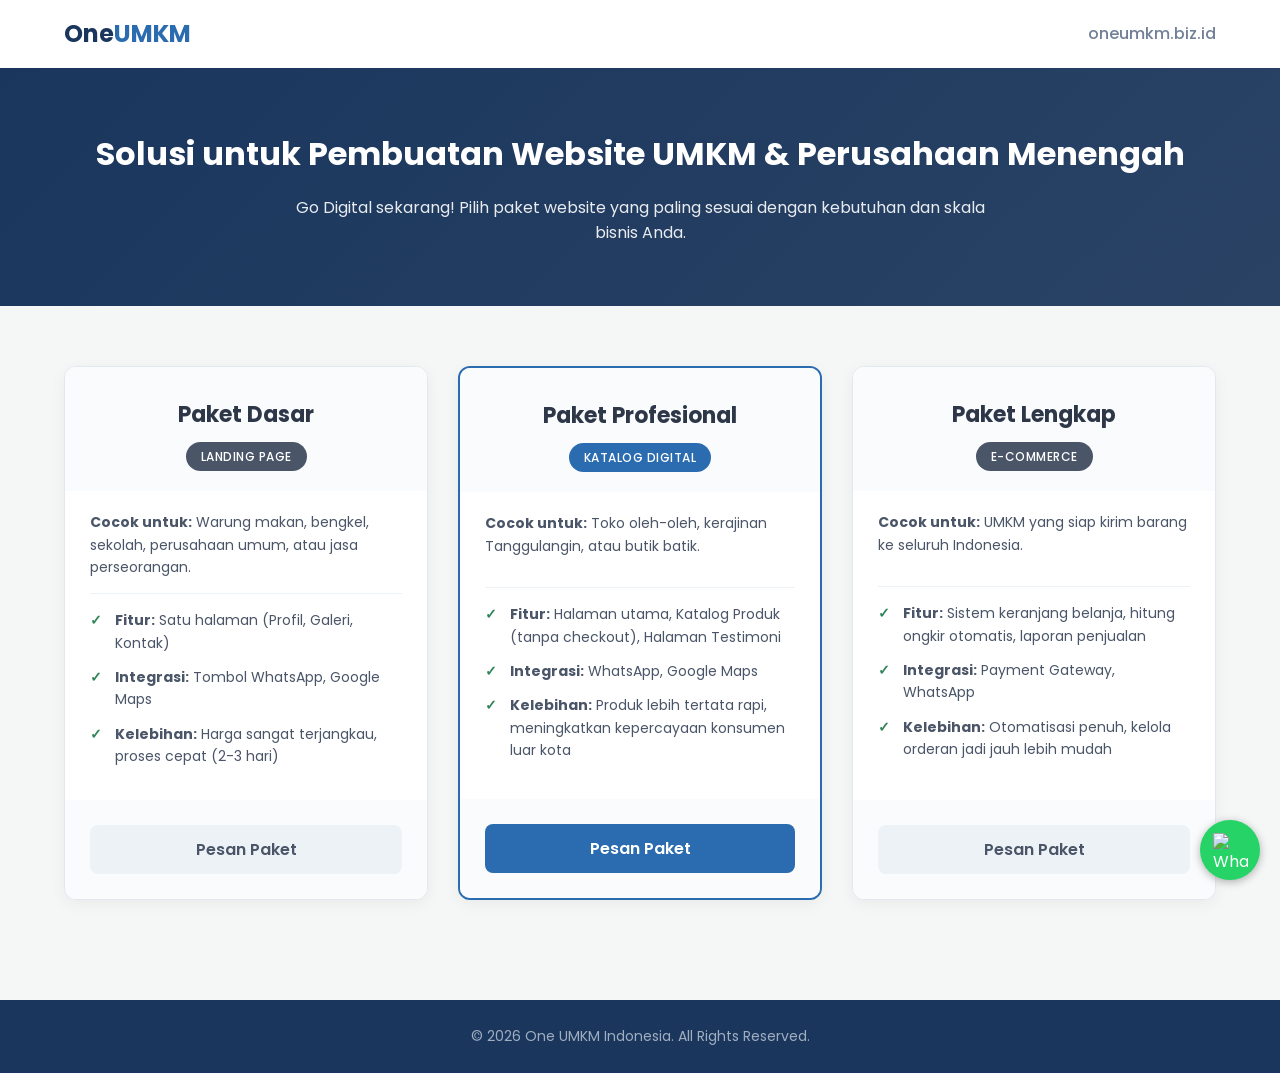
==== index.html @ 90f3c4cf "change sub banner text" ====
<!DOCTYPE html>
<html lang="id">
<head>
    <meta charset="UTF-8">
    <meta name="viewport" content="width=device-width, initial-scale=1.0">
    <title>One UMKM Indonesia</title>
    <link rel="stylesheet" href="style.css">
    <link rel="preconnect" href="https://fonts.googleapis.com">
    <link rel="preconnect" href="https://fonts.gstatic.com" crossorigin>
    <link href="https://fonts.googleapis.com/css2?family=Poppins:wght@400;500;600;700&display=swap" rel="stylesheet">
</head>
<body>

    <header>
        <div class="container header-container">
            <div class="logo">One<span>UMKM</span></div>
            <p class="domain-text">oneumkm.biz.id</p>
        </div>
    </header>

    <section class="hero">
        <div class="container">
            <h1>Solusi untuk Pembuatan Website UMKM & Perusahaan Menengah</h1>
            <p>Go Digital sekarang! Pilih paket website yang paling sesuai dengan kebutuhan dan skala bisnis Anda.</p>
        </div>
    </section>

    <section class="packages">
        <div class="container grid-container">
            
            <div class="card">
                <div class="card-header">
                    <h2>Paket Dasar</h2>
                    <span class="badge">Landing Page</span>
                </div>
                <div class="card-body">
                    <p class="target"><strong>Cocok untuk:</strong> Warung makan, bengkel, sekolah, perusahaan umum, atau jasa perseorangan.</p>
                    <hr>
                    <ul class="features">
                        <li><strong>Fitur:</strong> Satu halaman (Profil, Galeri, Kontak)</li>
                        <li><strong>Integrasi:</strong> Tombol WhatsApp, Google Maps</li>
                        <li><strong>Kelebihan:</strong> Harga sangat terjangkau, proses cepat (2-3 hari)</li>
                    </ul>
                </div>
                <div class="card-footer">
                    <a href="https://wa.me/62895633914257?text=Halo%20OneUMKM,%20saya%20tertarik%20dengan%20Paket%20Dasar" class="btn" target="_blank">Pesan Paket</a>
                </div>
            </div>

            <div class="card featured">
                <div class="card-header">
                    <h2>Paket Profesional</h2>
                    <span class="badge">Katalog Digital</span>
                </div>
                <div class="card-body">
                    <p class="target"><strong>Cocok untuk:</strong> Toko oleh-oleh, kerajinan Tanggulangin, atau butik batik.</p>
                    <hr>
                    <ul class="features">
                        <li><strong>Fitur:</strong> Halaman utama, Katalog Produk (tanpa checkout), Halaman Testimoni</li>
                        <li><strong>Integrasi:</strong> WhatsApp, Google Maps</li>
                        <li><strong>Kelebihan:</strong> Produk lebih tertata rapi, meningkatkan kepercayaan konsumen luar kota</li>
                    </ul>
                </div>
                <div class="card-footer">
                    <a href="https://wa.me/62895633914257?text=Halo%20OneUMKM,%20saya%20tertarik%20dengan%20Paket%20Profesional" class="btn btn-primary" target="_blank">Pesan Paket</a>
                </div>
            </div>

            <div class="card">
                <div class="card-header">
                    <h2>Paket Lengkap</h2>
                    <span class="badge">E-Commerce</span>
                </div>
                <div class="card-body">
                    <p class="target"><strong>Cocok untuk:</strong> UMKM yang siap kirim barang ke seluruh Indonesia.</p>
                    <hr>
                    <ul class="features">
                        <li><strong>Fitur:</strong> Sistem keranjang belanja, hitung ongkir otomatis, laporan penjualan</li>
                        <li><strong>Integrasi:</strong> Payment Gateway, WhatsApp</li>
                        <li><strong>Kelebihan:</strong> Otomatisasi penuh, kelola orderan jadi jauh lebih mudah</li>
                    </ul>
                </div>
                <div class="card-footer">
                    <a href="https://wa.me/62895633914257?text=Halo%20OneUMKM,%20saya%20tertarik%20dengan%20Paket%20Lengkap" class="btn" target="_blank">Pesan Paket</a>
                </div>
            </div>
        </div>

            <a href="https://wa.me/62895633914257"    
            class="whatsapp-float"    
            target="_blank"
            rel=”noopener noreferrer”>    
            <img src="https://upload.wikimedia.org/wikipedia/commons/6/6b/WhatsApp.svg"          
            alt="WhatsApp"         
            class="whatsapp-icon"></a>

    </section>

    <footer>
        <div class="container">
            <p>&copy; 2026 One UMKM Indonesia. All Rights Reserved.</p>
        </div>
    </footer>

</body>
</html>
---- style.css ----
/* --- Reset & Base Styles --- */
* {
    margin: 0;
    padding: 0;
    box-sizing: border-box;
}

body {
    font-family: 'Poppins', sans-serif;
    background-color: #f4f7f6;
    color: #333;
    line-height: 1.6;
}

.container {
    width: 90%;
    max-width: 1200px;
    margin: 0 auto;
}

/* --- Header --- */
header {
    background-color: #ffffff;
    padding: 15px 0;
    box-shadow: 0 2px 5px rgba(0,0,0,0.05);
}

.header-container {
    display: flex;
    justify-content: space-between;
    align-items: center;
}

.logo {
    font-size: 24px;
    font-weight: 700;
    color: #1a365d;
}

.logo span {
    color: #2b6cb0;
}

.domain-text {
    color: #718096;
    font-weight: 500;
}

/* --- Hero Section --- */
.hero {
    background: linear-gradient(135deg, #1a365d 0%, #2a4365 100%);
    color: #ffffff;
    text-align: center;
    padding: 60px 0;
}

.hero h1 {
    font-size: 32px;
    margin-bottom: 15px;
    font-weight: 700;
}

.hero p {
    font-size: 16px;
    opacity: 0.9;
    max-width: 700px;
    margin: 0 auto;
}

/* --- Packages Section --- */
.packages {
    padding: 60px 0;
}

.grid-container {
    display: grid;
    grid-template-columns: repeat(auto-fit, minmax(300px, 1fr));
    gap: 30px;
    align-items: start;
}

/* --- Card Styles --- */
.card {
    background: #ffffff;
    border-radius: 12px;
    overflow: hidden;
    box-shadow: 0 4px 15px rgba(0,0,0,0.05);
    display: flex;
    flex-direction: column;
    height: 100%;
    transition: transform 0.3s ease;
    border: 1px solid #e2e8f0;
}

.card:hover {
    transform: translateY(-5px);
}

/* Highlight Paket Utama */
.card.featured {
    border: 2px solid #2b6cb0;
    position: relative;
}

.card.featured .badge {
    background-color: #2b6cb0;
}

.card-header {
    padding: 30px 25px 20px 25px;
    text-align: center;
    background-color: #fafbfd;
}

.card-header h2 {
    font-size: 22px;
    color: #2d3748;
    margin-bottom: 10px;
}

.badge {
    display: inline-block;
    padding: 5px 15px;
    background-color: #4a5568;
    color: #fff;
    border-radius: 50px;
    font-size: 12px;
    font-weight: 500;
    text-transform: uppercase;
    letter-spacing: 0.5px;
}

.card-body {
    padding: 20px 25px;
    flex-grow: 1;
}

.target {
    font-size: 14px;
    color: #4a5568;
    margin-bottom: 15px;
    min-height: 60px; /* Menjaga teks sejajar */
}

hr {
    border: 0;
    border-top: 1px solid #edf2f7;
    margin-bottom: 15px;
}

.features {
    list-style: none;
}

.features li {
    font-size: 14px;
    margin-bottom: 12px;
    position: relative;
    padding-left: 25px;
    color: #4a5568;
}

/* Icon Checklist via CSS */
.features li::before {
    content: "✓";
    position: absolute;
    left: 0;
    color: #2f855a;
    font-weight: bold;
}

.card-footer {
    padding: 25px;
    background-color: #fafbfd;
    text-align: center;
}

/* --- Button Styles --- */
.btn {
    display: block;
    width: 100%;
    padding: 12px;
    background-color: #edf2f7;
    color: #4a5568;
    text-decoration: none;
    border-radius: 8px;
    font-weight: 600;
    transition: all 0.2s ease;
}

.btn:hover {
    background-color: #e2e8f0;
}

.btn-primary {
    background-color: #2b6cb0;
    color: #fff;
}

.btn-primary:hover {
    background-color: #2b4c7e;
}

/* --- Footer --- */
footer {
    background-color: #1a365d;
    color: #a0aec0;
    text-align: center;
    padding: 25px 0;
    font-size: 14px;
    margin-top: 40px;
}

.whatsapp-float {    
    position: fixed;    
    width: 60px;    
    height: 60px;    
    bottom: 20px;    
    right: 20px;    
    background-color: #25D366;    
    color: #fff;    
    border-radius: 50%;    
    text-align: center;    
    box-shadow: 0 2px 8px rgba(0,0,0,0.3);    
    z-index: 9999;    
    display: flex;    
    justify-content: center;    
    align-items: center;    
    transition: transform 0.3s;
}
.whatsapp-float:hover {    
    transform: scale(1.1);
}
.whatsapp-icon {    
    width: 35px;    
    height: 35px;
}

/* --- Responsive Breakpoint --- */
@media (max-width: 768px) {
    .hero h1 {
        font-size: 26px;
    }
    .grid-container {
        grid-template-columns: 1fr;
    }
}
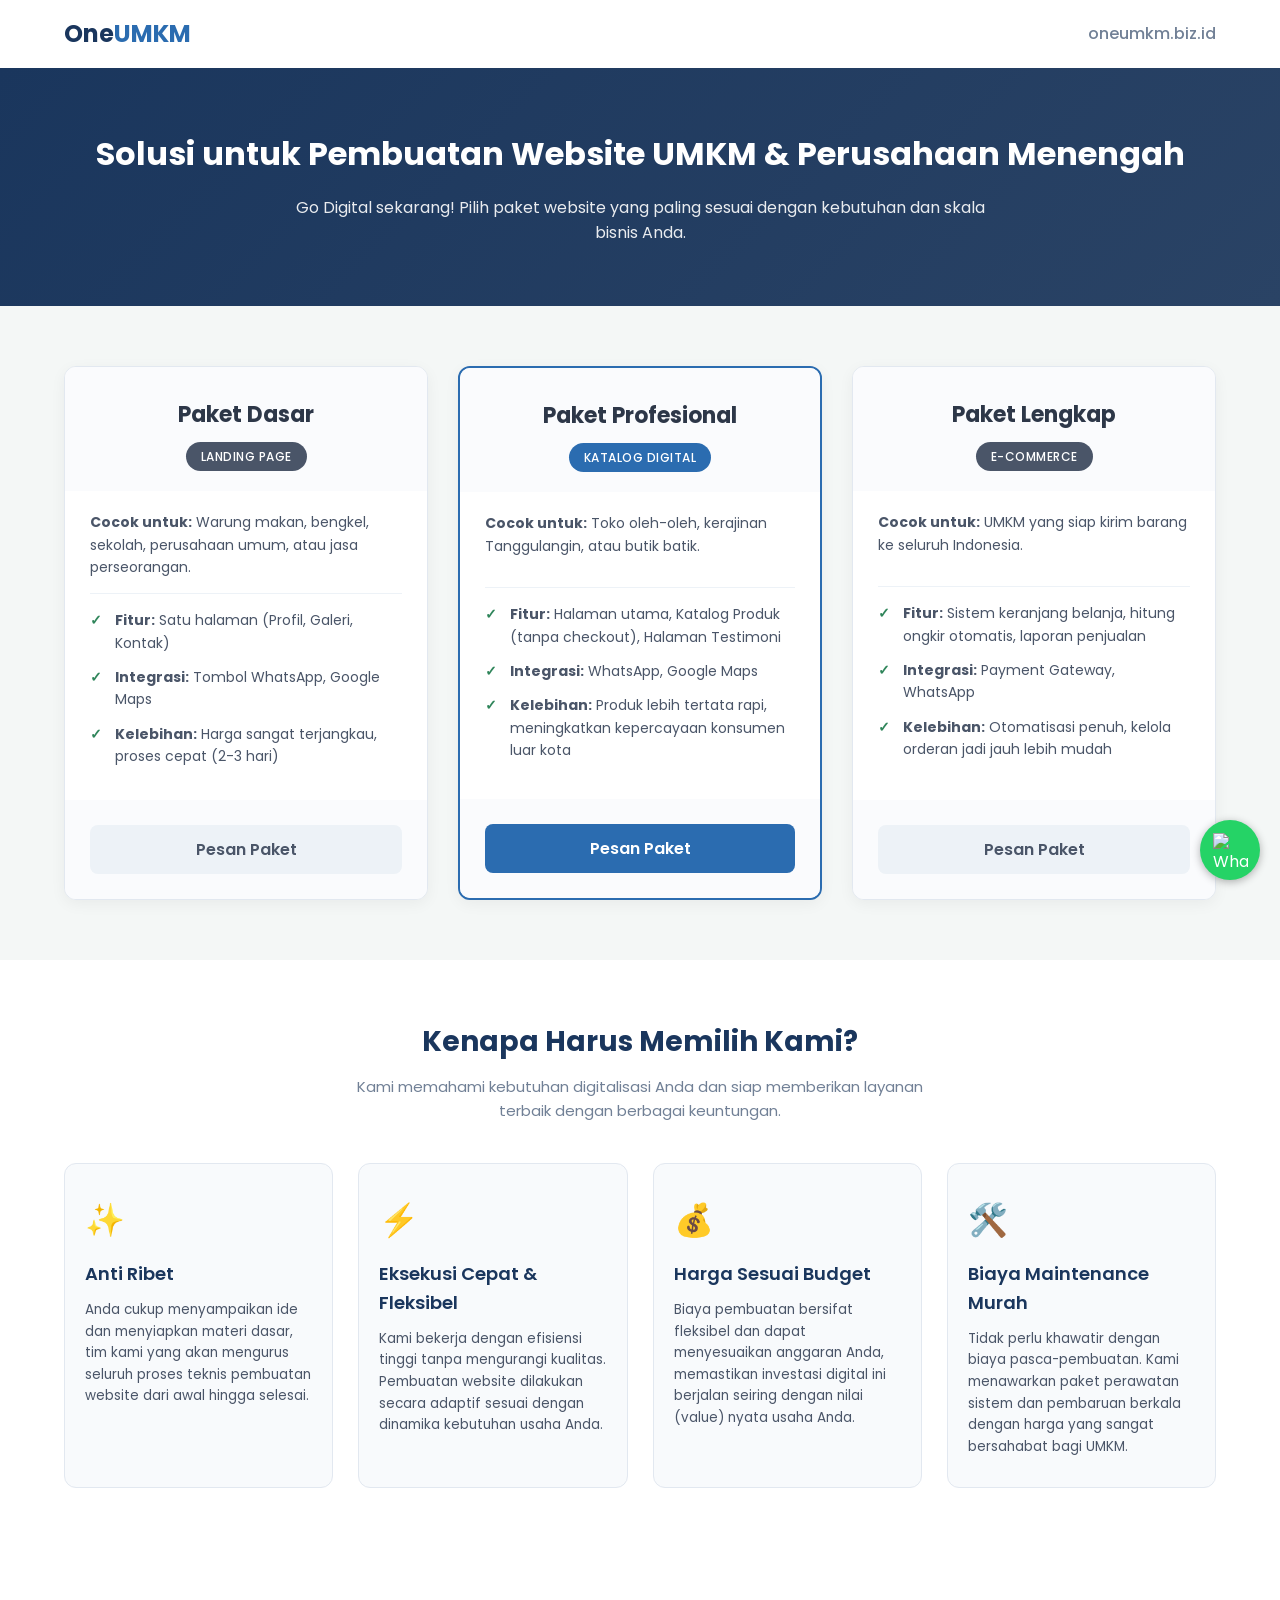
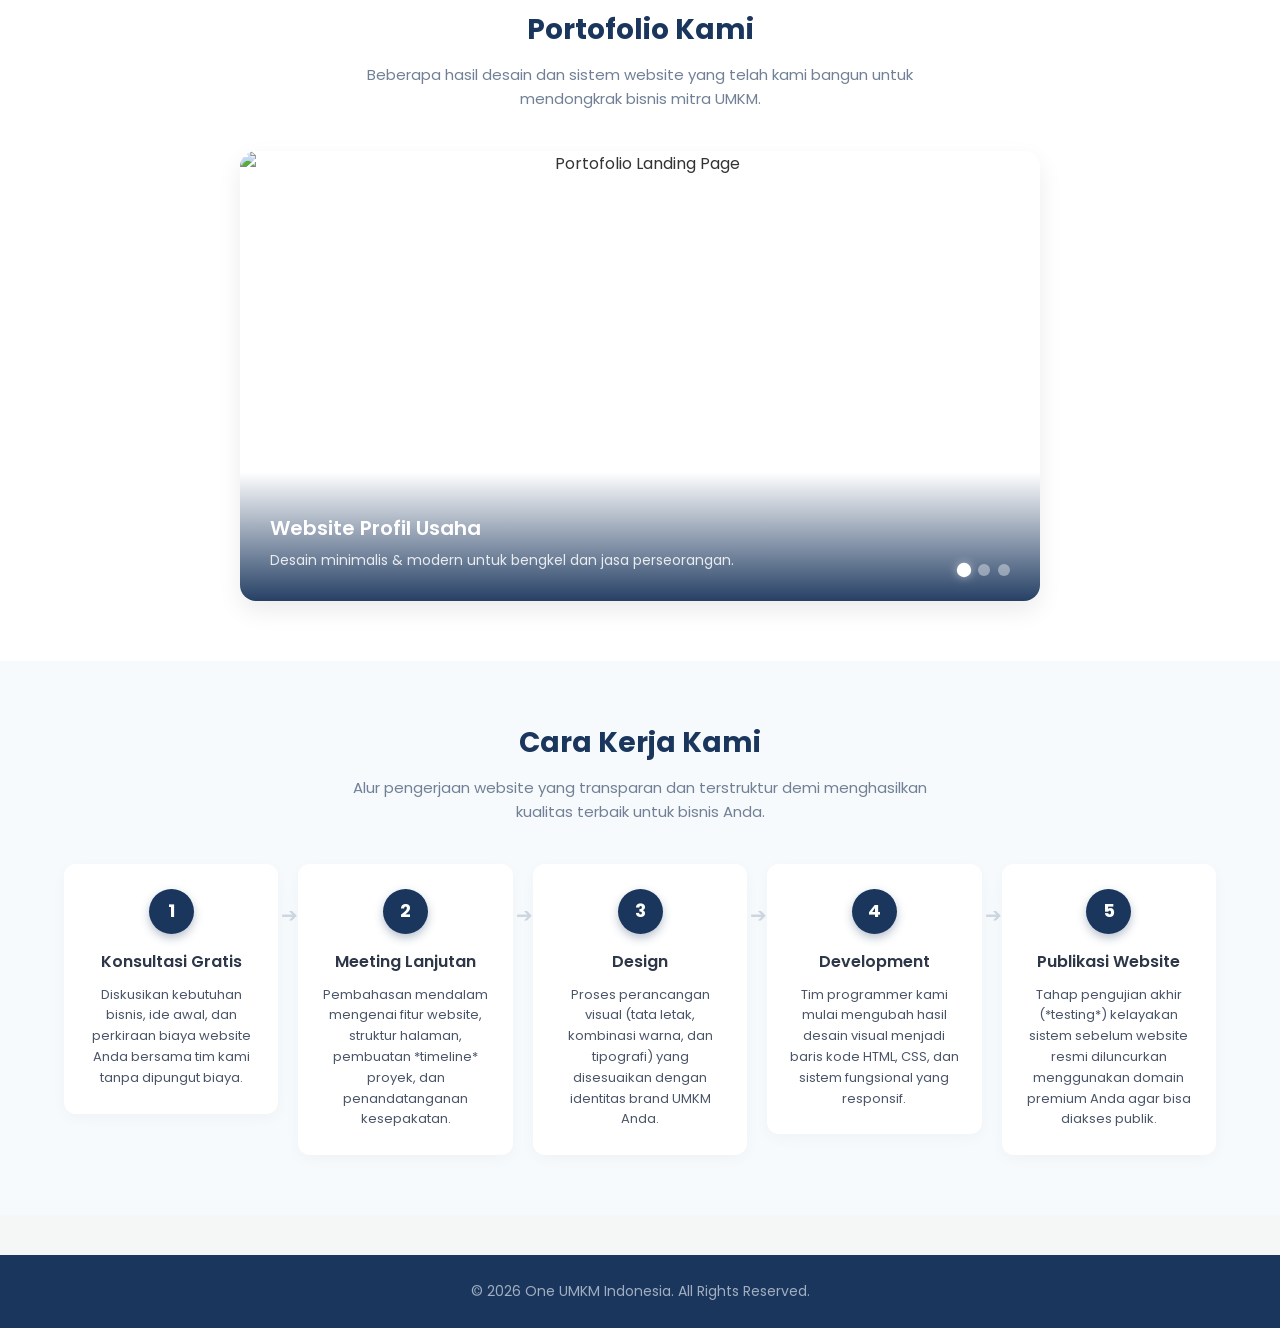
==== commit 12d7189e: "update section and styling" ====
--- a/index.html
+++ b/index.html
@@ -86,6 +86,83 @@
             </div>
         </div>
 
+    </section>
+
+<section class="why-choose-us">
+        <div class="container">
+            <h2 class="section-title">Kenapa Harus Memilih Kami?</h2>
+            <p class="section-subtitle">Kami memahami kebutuhan digitalisasi Anda dan siap memberikan layanan terbaik dengan berbagai keuntungan.</p>
+            
+            <div class="benefits-grid">
+                <div class="benefit-card">
+                    <div class="benefit-icon">✨</div>
+                    <h3>Anti Ribet</h3>
+                    <p>Anda cukup menyampaikan ide dan menyiapkan materi dasar, tim kami yang akan mengurus seluruh proses teknis pembuatan website dari awal hingga selesai.</p>
+                </div>
+
+                <div class="benefit-card">
+                    <div class="benefit-icon">⚡</div>
+                    <h3>Eksekusi Cepat & Fleksibel</h3>
+                    <p>Kami bekerja dengan efisiensi tinggi tanpa mengurangi kualitas. Pembuatan website dilakukan secara adaptif sesuai dengan dinamika kebutuhan usaha Anda.</p>
+                </div>
+
+                <div class="benefit-card">
+                    <div class="benefit-icon">💰</div>
+                    <h3>Harga Sesuai Budget</h3>
+                    <p>Biaya pembuatan bersifat fleksibel dan dapat menyesuaikan anggaran Anda, memastikan investasi digital ini berjalan seiring dengan nilai (value) nyata usaha Anda.</p>
+                </div>
+
+                <div class="benefit-card">
+                    <div class="benefit-icon">🛠️</div>
+                    <h3>Biaya Maintenance Murah</h3>
+                    <p>Tidak perlu khawatir dengan biaya pasca-pembuatan. Kami menawarkan paket perawatan sistem dan pembaruan berkala dengan harga yang sangat bersahabat bagi UMKM.</p>
+                </div>
+            </div>
+        </div>
+    </section>
+
+    <section class="portfolio">
+        <div class="container">
+            <h2 class="section-title">Portofolio Kami</h2>
+            <p class="section-subtitle">Beberapa hasil desain dan sistem website yang telah kami bangun untuk mendongkrak bisnis mitra UMKM.</p>
+            
+            <div class="slider-wrapper">
+                <input type="radio" name="slider" id="slide1" checked>
+                <input type="radio" name="slider" id="slide2">
+                <input type="radio" name="slider" id="slide3">
+
+                <div class="slider-container">
+                    <div class="slide-item">
+                        <img src="https://lh3.googleusercontent.com/d/1pZJ9ECn41LsWkTkSXn2SvoIGQrlWkpaS" alt="Portofolio Landing Page">
+                        <div class="slide-caption">
+                            <h3>Website Profil Usaha</h3>
+                            <p>Desain minimalis & modern untuk bengkel dan jasa perseorangan.</p>
+                        </div>
+                    </div>
+                    <div class="slide-item">
+                        <img src="https://lh3.googleusercontent.com/d/1WSAPtcAmWkYuubD1oFAngXSAoDaqnk7H" alt="Portofolio Katalog">
+                        <div class="slide-caption">
+                            <h3>Website Institusi Pendidikan</h3>
+                            <p>Tampilan menu interaktif terintegrasi WhatsApp.</p>
+                        </div>
+                    </div>
+                    <div class="slide-item">
+                        <img src="https://lh3.googleusercontent.com/d/1SEECJDYbVy2-l--9UW_rneh_iIfza_g7" alt="Portofolio E-Commerce">
+                        <div class="slide-caption">
+                            <h3>Learning Management System Moder dengan Payment</h3>
+                            <p>Sistem penjualan online otomatis lengkap dengan hitung item otomatis.</p>
+                        </div>
+                    </div>
+                </div>
+
+                <div class="slider-dots">
+                    <label for="slide1" class="dot-btn"></label>
+                    <label for="slide2" class="dot-btn"></label>
+                    <label for="slide3" class="dot-btn"></label>
+                </div>
+            </div>
+        </div>
+
             <a href="https://wa.me/62895633914257"    
             class="whatsapp-float"    
             target="_blank"
@@ -96,6 +173,47 @@
 
     </section>
 
+    </section>
+
+    <section class="how-it-works">
+        <div class="container">
+            <h2 class="section-title">Cara Kerja Kami</h2>
+            <p class="section-subtitle">Alur pengerjaan website yang transparan dan terstruktur demi menghasilkan kualitas terbaik untuk bisnis Anda.</p>
+            
+            <div class="workflow-container">
+                <div class="workflow-step">
+                    <div class="step-number">1</div>
+                    <h3>Konsultasi Gratis</h3>
+                    <p>Diskusikan kebutuhan bisnis, ide awal, dan perkiraan biaya website Anda bersama tim kami tanpa dipungut biaya.</p>
+                </div>
+
+                <div class="workflow-step">
+                    <div class="step-number">2</div>
+                    <h3>Meeting Lanjutan</h3>
+                    <p>Pembahasan mendalam mengenai fitur website, struktur halaman, pembuatan *timeline* proyek, dan penandatanganan kesepakatan.</p>
+                </div>
+
+                <div class="workflow-step">
+                    <div class="step-number">3</div>
+                    <h3>Design</h3>
+                    <p>Proses perancangan visual (tata letak, kombinasi warna, dan tipografi) yang disesuaikan dengan identitas brand UMKM Anda.</p>
+                </div>
+
+                <div class="workflow-step">
+                    <div class="step-number">4</div>
+                    <h3>Development</h3>
+                    <p>Tim programmer kami mulai mengubah hasil desain visual menjadi baris kode HTML, CSS, dan sistem fungsional yang responsif.</p>
+                </div>
+
+                <div class="workflow-step">
+                    <div class="step-number">5</div>
+                    <h3>Publikasi Website</h3>
+                    <p>Tahap pengujian akhir (*testing*) kelayakan sistem sebelum website resmi diluncurkan menggunakan domain premium Anda agar bisa diakses publik.</p>
+                </div>
+            </div>
+        </div>
+    </section>
+
     <footer>
         <div class="container">
             <p>&copy; 2026 One UMKM Indonesia. All Rights Reserved.</p>
--- a/style.css
+++ b/style.css
@@ -236,6 +236,286 @@
     height: 35px;
 }
 
+.portfolio {
+    padding: 60px 0;
+    background-color: #ffffff;
+    text-align: center;
+}
+
+.section-title {
+    font-size: 28px;
+    color: #1a365d;
+    margin-bottom: 10px;
+    font-weight: 700;
+}
+
+.section-subtitle {
+    font-size: 15px;
+    color: #718096;
+    max-width: 600px;
+    margin: 0 auto 40px auto;
+}
+
+/* Membungkus Slider */
+.slider-wrapper {
+    position: relative;
+    max-width: 800px;
+    margin: 0 auto;
+    overflow: hidden;
+    border-radius: 16px;
+    box-shadow: 0 10px 25px rgba(0, 0, 0, 0.08);
+}
+
+/* Sembunyikan Input Radio */
+.slider-wrapper input[type="radio"] {
+    display: none;
+}
+
+/* Track Utama Slider */
+.slider-container {
+    display: flex;
+    width: 300%; /* Total lebar dihitung dari jumlah slide (3 x 100%) */
+    transition: transform 0.6s cubic-bezier(0.77, 0, 0.175, 1);
+}
+
+/* Elemen Tiap Slide */
+.slide-item {
+    width: 33.3333%;
+    position: relative;
+}
+
+.slide-item img {
+    width: 100%;
+    height: 450px;
+    object-fit: cover;
+    display: block;
+}
+
+/* Teks Keterangan di Atas Gambar */
+.slide-caption {
+    position: absolute;
+    bottom: 0;
+    left: 0;
+    right: 0;
+    background: linear-gradient(transparent, rgba(26, 54, 93, 0.95));
+    color: #ffffff;
+    padding: 40px 30px 30px 30px;
+    text-align: left;
+}
+
+.slide-caption h3 {
+    font-size: 20px;
+    margin-bottom: 5px;
+    font-weight: 600;
+}
+
+.slide-caption p {
+    font-size: 14px;
+    opacity: 0.85;
+}
+
+/* Area Kontrol Navigasi Lingkaran (Dots) */
+.slider-dots {
+    position: absolute;
+    bottom: 25px;
+    right: 30px;
+    display: flex;
+    gap: 8px;
+    z-index: 10;
+}
+
+.dot-btn {
+    width: 12px;
+    height: 12px;
+    background-color: rgba(255, 255, 255, 0.4);
+    border-radius: 50%;
+    cursor: pointer;
+    transition: background-color 0.3s ease, transform 0.3s ease;
+}
+
+.dot-btn:hover {
+    background-color: rgba(255, 255, 255, 0.8);
+}
+
+/* Logika Animasi Pergeseran Menggunakan CSS Selector */
+#slide1:checked ~ .slider-container { transform: translateX(0%); }
+#slide2:checked ~ .slider-container { transform: translateX(-33.3333%); }
+#slide3:checked ~ .slider-container { transform: translateX(-66.6666%); }
+
+/* Indikator Dot yang Aktif */
+#slide1:checked ~ .slider-dots .dot-btn:nth-child(1),
+#slide2:checked ~ .slider-dots .dot-btn:nth-child(2),
+#slide3:checked ~ .slider-dots .dot-btn:nth-child(3) {
+    background-color: #ffffff;
+    transform: scale(1.2);
+    box-shadow: 0 0 8px rgba(255, 255, 255, 0.5);
+}
+
+/* --- How It Works Section --- */
+.how-it-works {
+    padding: 60px 0;
+    background-color: #f7fafc; /* Latar belakang abu-abu sangat muda agar kontras dengan portfolio */
+    text-align: center;
+}
+
+.workflow-container {
+    display: flex;
+    justify-content: space-between;
+    align-items: flex-start;
+    gap: 20px;
+    margin-top: 40px;
+    position: relative;
+}
+
+.workflow-step {
+    flex: 1;
+    position: relative;
+    background: #ffffff;
+    padding: 25px 20px;
+    border-radius: 12px;
+    box-shadow: 0 4px 15px rgba(0, 0, 0, 0.03);
+    transition: transform 0.3s ease, box-shadow 0.3s ease;
+}
+
+.workflow-step:hover {
+    transform: translateY(-5px);
+    box-shadow: 0 8px 25px rgba(0, 0, 0, 0.08);
+}
+
+/* Lingkaran Angka */
+.step-number {
+    width: 45px;
+    height: 45px;
+    background-color: #1a365d; /* Menggunakan warna utama navy */
+    color: #ffffff;
+    font-size: 18px;
+    font-weight: 700;
+    display: flex;
+    align-items: center;
+    justify-content: center;
+    border-radius: 50%;
+    margin: 0 auto 15px auto;
+    box-shadow: 0 4px 10px rgba(26, 54, 93, 0.3);
+}
+
+.workflow-step h3 {
+    font-size: 16px;
+    color: #2d3748;
+    margin-bottom: 10px;
+    font-weight: 600;
+}
+
+.workflow-step p {
+    font-size: 13px;
+    color: #4a5568;
+    line-height: 1.6;
+}
+
+/* --- Why Choose Us Section --- */
+.why-choose-us {
+    padding: 60px 0;
+    background-color: #ffffff;
+    text-align: center;
+}
+
+.benefits-grid {
+    display: grid;
+    grid-template-columns: repeat(auto-fit, minmax(230px, 1fr));
+    gap: 25px;
+    margin-top: 40px;
+}
+
+.benefit-card {
+    background: #f8fafc; /* Warna latar kartu abu-abu tipis agar kontras dengan latar section putih */
+    padding: 30px 20px;
+    border-radius: 12px;
+    text-align: left;
+    border: 1px solid #e2e8f0;
+    transition: all 0.3s ease;
+}
+
+.benefit-card:hover {
+    transform: translateY(-5px);
+    background: #ffffff;
+    box-shadow: 0 10px 25px rgba(26, 54, 93, 0.08);
+    border-color: #1a365d; /* Mengubah warna border menjadi navy saat di-hover */
+}
+
+.benefit-icon {
+    font-size: 32px;
+    margin-bottom: 15px;
+    display: inline-block;
+}
+
+.benefit-card h3 {
+    font-size: 18px;
+    color: #1a365d; /* Menggunakan warna navy utama */
+    margin-bottom: 10px;
+    font-weight: 600;
+}
+
+.benefit-card p {
+    font-size: 13.5px;
+    color: #4a5568;
+    line-height: 1.6;
+}
+
+/* Penyesuaian Responsif untuk Mobile Layar Kecil */
+@media (max-width: 480px) {
+    .benefit-card {
+        text-align: center; /* Mengubah teks menjadi rata tengah khusus di HP kecil */
+    }
+}
+
+/* Membuat efek panah penghubung antar alur pada tampilan Desktop */
+@media (min-width: 992px) {
+    .workflow-step:not(:last-child)::after {
+        content: "➔";
+        position: absolute;
+        top: 35px;
+        right: -20px;
+        font-size: 20px;
+        color: #cbd5e0;
+        z-index: 2;
+    }
+}
+
+/* Responsif untuk Tampilan Handphone (Alur berubah jadi vertikal ke bawah) */
+@media (max-width: 991px) {
+    .workflow-container {
+        flex-direction: column;
+        gap: 25px;
+    }
+    
+    .workflow-step {
+        width: 100%;
+        max-width: 450px;
+        margin: 0 auto;
+        padding: 20px;
+    }
+    
+    /* Mengubah arah panah ke bawah untuk tampilan mobile */
+    .workflow-step:not(:last-child)::after {
+        content: "⬇";
+        position: absolute;
+        bottom: -22px;
+        left: 50%;
+        transform: translateX(-50%);
+        font-size: 18px;
+        color: #cbd5e0;
+    }
+}
+
+/* Responsif untuk Tampilan Mobile */
+@media (max-width: 768px) {
+    .section-title { font-size: 24px; }
+    .slide-item img { height: 300px; }
+    .slide-caption { padding: 30px 20px 45px 20px; }
+    .slide-caption h3 { font-size: 16px; }
+    .slide-caption p { font-size: 12px; }
+    .slider-dots { right: 50%; transform: translateX(50%); bottom: 15px; }
+}
+
 /* --- Responsive Breakpoint --- */
 @media (max-width: 768px) {
     .hero h1 {
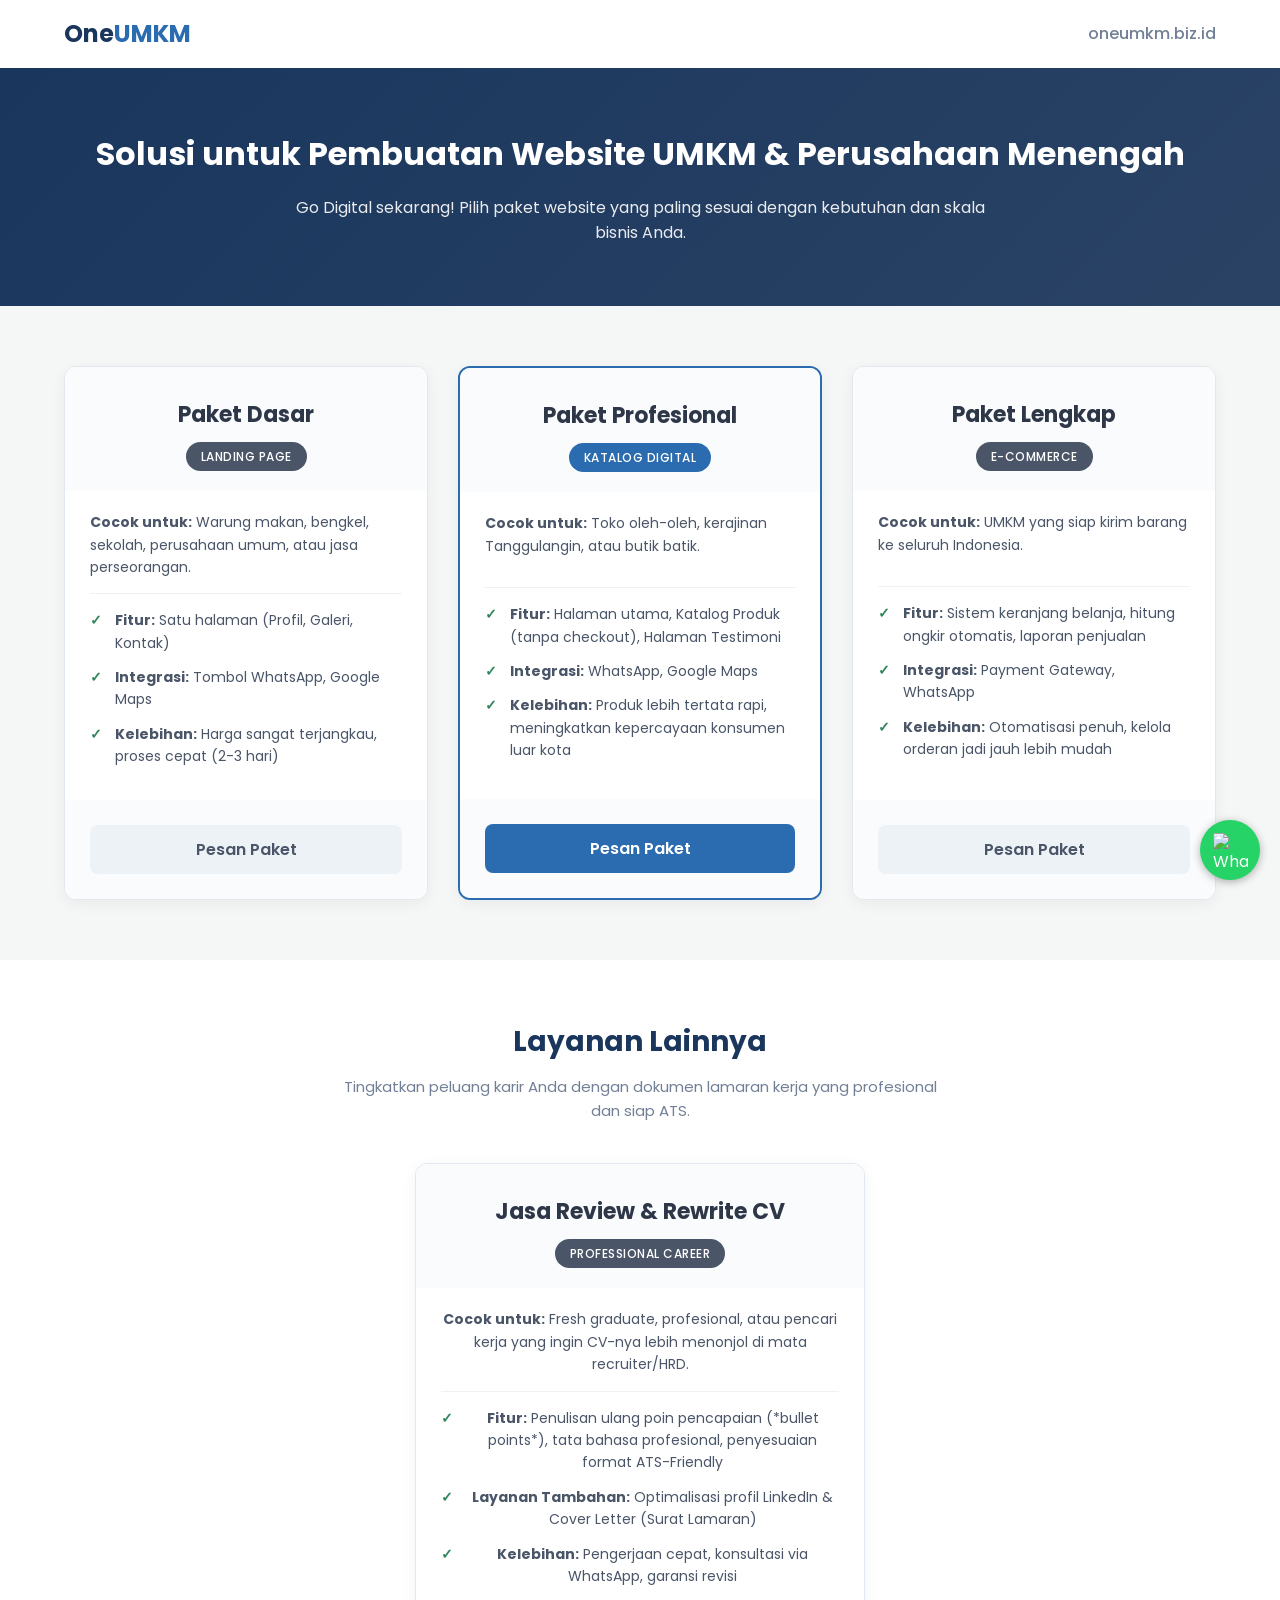
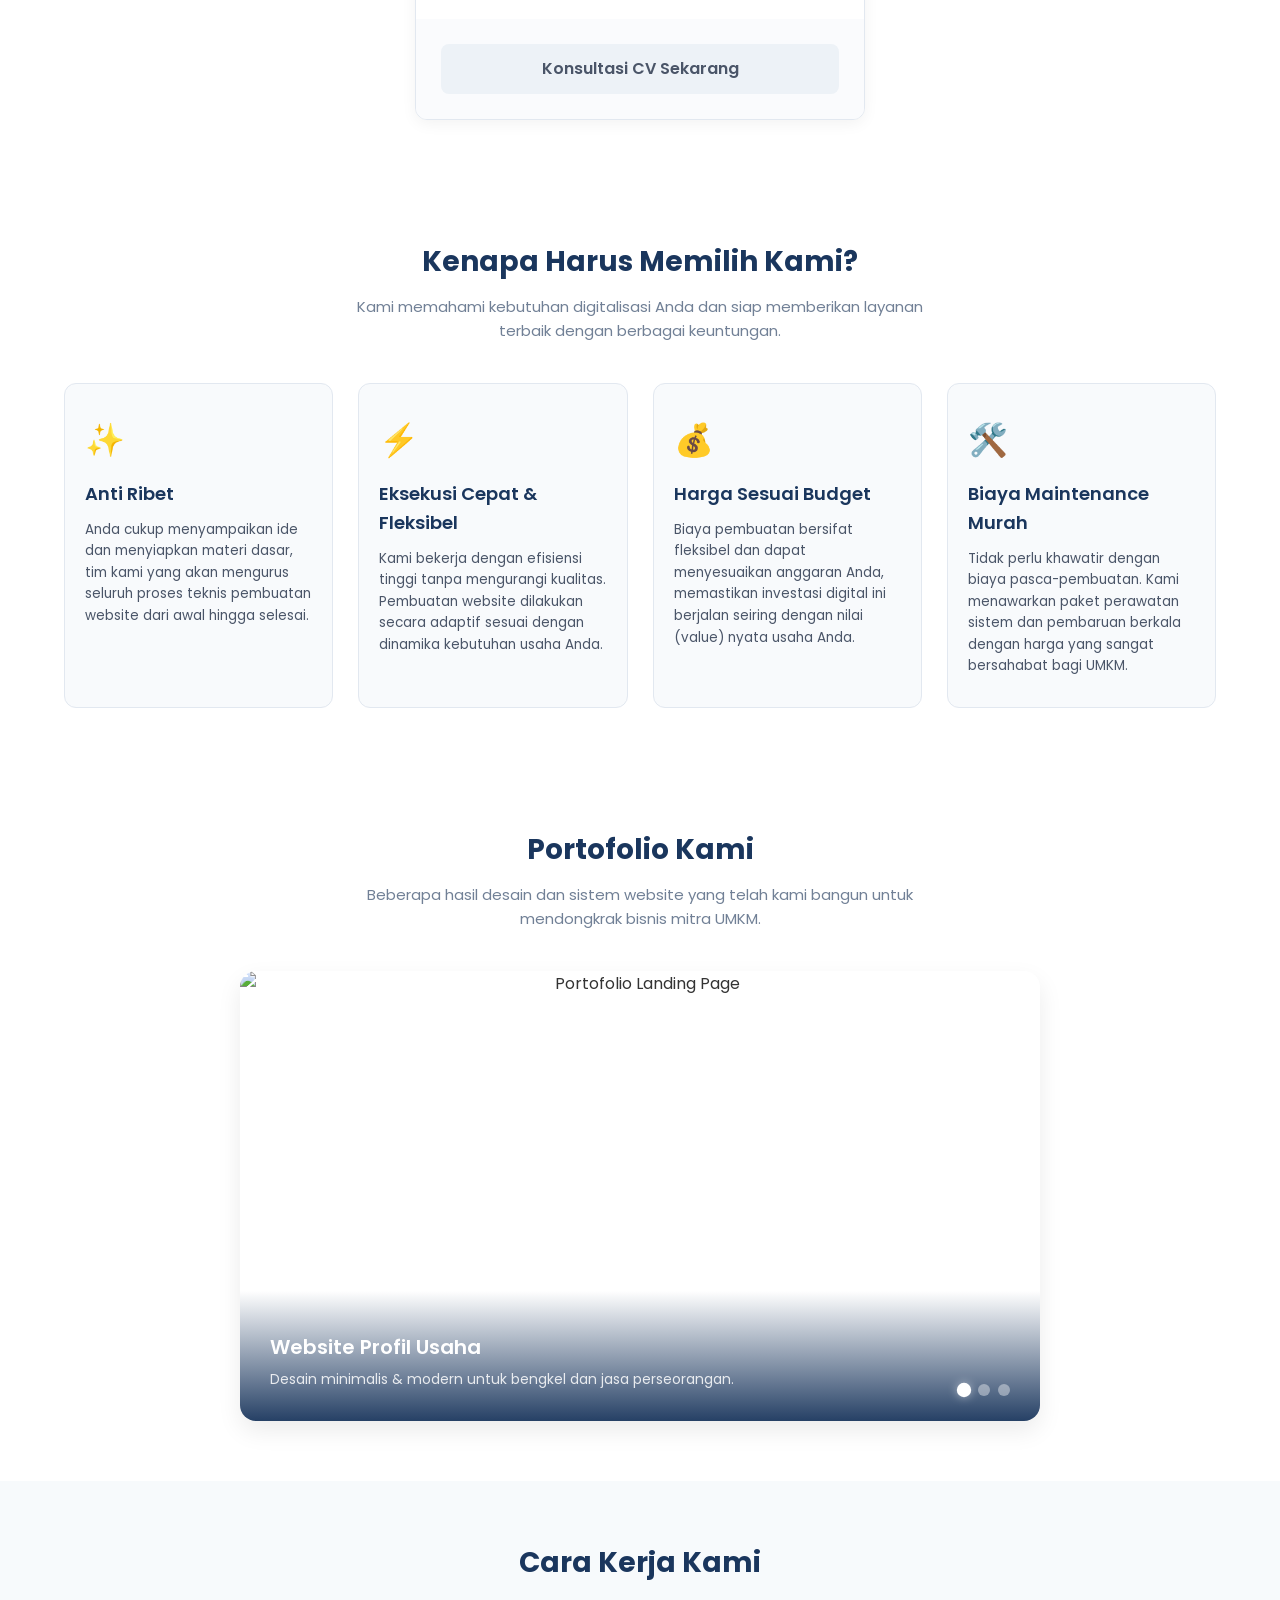
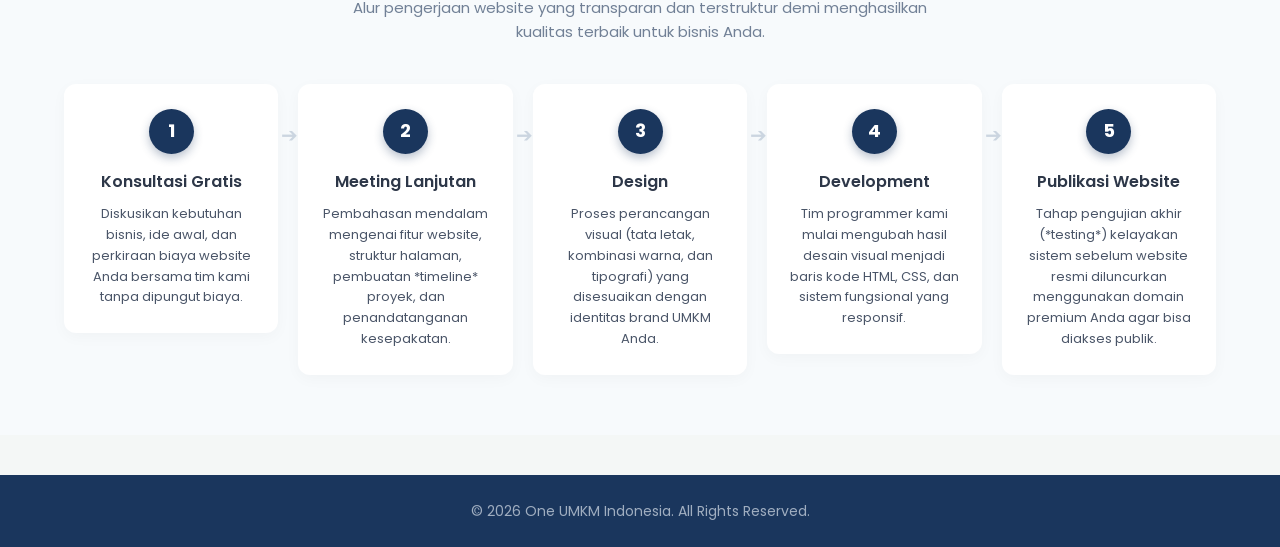
==== commit 39e3fddd: "Update and Add other service section codes." ====
--- a/index.html
+++ b/index.html
@@ -88,7 +88,36 @@
 
     </section>
 
-<section class="why-choose-us">
+    <!-- SECTION TAMBAHAN: LAYANAN LAINNYA (JASA REVIEW & REWRITE CV) -->
+    <section class="other-services">
+        <div class="container">
+            <h2 class="section-title">Layanan Lainnya</h2>
+            <p class="section-subtitle">Tingkatkan peluang karir Anda dengan dokumen lamaran kerja yang profesional dan siap ATS.</p>
+            
+            <div class="grid-container">
+                <div class="card">
+                    <div class="card-header">
+                        <h2>Jasa Review & Rewrite CV</h2>
+                        <span class="badge">Professional Career</span>
+                    </div>
+                    <div class="card-body">
+                        <p class="target"><strong>Cocok untuk:</strong> Fresh graduate, profesional, atau pencari kerja yang ingin CV-nya lebih menonjol di mata recruiter/HRD.</p>
+                        <hr>
+                        <ul class="features">
+                            <li><strong>Fitur:</strong> Penulisan ulang poin pencapaian (*bullet points*), tata bahasa profesional, penyesuaian format ATS-Friendly</li>
+                            <li><strong>Layanan Tambahan:</strong> Optimalisasi profil LinkedIn & Cover Letter (Surat Lamaran)</li>
+                            <li><strong>Kelebihan:</strong> Pengerjaan cepat, konsultasi via WhatsApp, garansi revisi</li>
+                        </ul>
+                    </div>
+                    <div class="card-footer">
+                        <a href="https://wa.me/62895633914257?text=Halo%20OneUMKM,%20saya%20tertarik%20dengan%20Jasa%20Review%20dan%20Rewrite%20CV" class="btn" target="_blank">Konsultasi CV Sekarang</a>
+                    </div>
+                </div>
+            </div>
+        </div>
+    </section>
+
+    <section class="why-choose-us">
         <div class="container">
             <h2 class="section-title">Kenapa Harus Memilih Kami?</h2>
             <p class="section-subtitle">Kami memahami kebutuhan digitalisasi Anda dan siap memberikan layanan terbaik dengan berbagai keuntungan.</p>
@@ -163,15 +192,13 @@
             </div>
         </div>
 
-            <a href="https://wa.me/62895633914257"    
-            class="whatsapp-float"    
-            target="_blank"
-            rel=”noopener noreferrer”>    
-            <img src="https://upload.wikimedia.org/wikipedia/commons/6/6b/WhatsApp.svg"          
-            alt="WhatsApp"         
-            class="whatsapp-icon"></a>
-
-    </section>
+        <a href="https://wa.me/62895633914257"     
+        class="whatsapp-float"     
+        target="_blank"
+        rel="noopener noreferrer">    
+        <img src="https://upload.wikimedia.org/wikipedia/commons/6/6b/WhatsApp.svg"          
+        alt="WhatsApp"         
+        class="whatsapp-icon"></a>
 
     </section>
 
@@ -221,4 +248,13 @@
     </footer>
 
 </body>
+<!-- Google tag (gtag.js) -->
+<script async src="https://www.googletagmanager.com/gtag/js?id=G-BZVY20VX40"></script>
+<script>
+  window.dataLayer = window.dataLayer || [];
+  function gtag(){dataLayer.push(arguments);}
+  gtag('js', new Date());
+
+  gtag('config', 'G-BZVY20VX40');
+</script>
 </html>
--- a/style.css
+++ b/style.css
@@ -1,4 +1,4 @@
-/* --- Reset & Base Styles --- */
+/* --- Reset & Base Styles for umkm html --- */
 * {
     margin: 0;
     padding: 0;
@@ -201,7 +201,249 @@
     background-color: #2b4c7e;
 }
 
-/* --- Footer --- */
+/* --- Section Layanan Lainnya (TAMBAHAN BARU) --- */
+.other-services {
+    padding: 60px 0;
+    background-color: #ffffff;
+    text-align: center;
+}
+
+.other-services .grid-container {
+    display: flex;
+    justify-content: center; /* Membuat kartu berada di tengah jika hanya ada 1 kartu */
+}
+
+.other-services .card {
+    max-width: 450px; /* Batas lebar optimal agar tampilan kartu tidak terlalu lebar */
+    width: 100%;
+}
+
+/* --- Why Choose Us Section --- */
+.why-choose-us {
+    padding: 60px 0;
+    background-color: #ffffff;
+    text-align: center;
+}
+
+.benefits-grid {
+    display: grid;
+    grid-template-columns: repeat(auto-fit, minmax(230px, 1fr));
+    gap: 25px;
+    margin-top: 40px;
+}
+
+.benefit-card {
+    background: #f8fafc; /* Warna latar kartu abu-abu tipis agar kontras dengan latar section putih */
+    padding: 30px 20px;
+    border-radius: 12px;
+    text-align: left;
+    border: 1px solid #e2e8f0;
+    transition: all 0.3s ease;
+}
+
+.benefit-card:hover {
+    transform: translateY(-5px);
+    background: #ffffff;
+    box-shadow: 0 10px 25px rgba(26, 54, 93, 0.08);
+    border-color: #1a365d; /* Mengubah warna border menjadi navy saat di-hover */
+}
+
+.benefit-icon {
+    font-size: 32px;
+    margin-bottom: 15px;
+    display: inline-block;
+}
+
+.benefit-card h3 {
+    font-size: 18px;
+    color: #1a365d; /* Menggunakan warna navy utama */
+    margin-bottom: 10px;
+    font-weight: 600;
+}
+
+.benefit-card p {
+    font-size: 13.5px;
+    color: #4a5568;
+    line-height: 1.6;
+}
+
+/* --- Portfolio Section --- */
+.portfolio {
+    padding: 60px 0;
+    background-color: #ffffff;
+    text-align: center;
+}
+
+.section-title {
+    font-size: 28px;
+    color: #1a365d;
+    margin-bottom: 10px;
+    font-weight: 700;
+}
+
+.section-subtitle {
+    font-size: 15px;
+    color: #718096;
+    max-width: 600px;
+    margin: 0 auto 40px auto;
+}
+
+/* Membungkus Slider */
+.slider-wrapper {
+    position: relative;
+    max-width: 800px;
+    margin: 0 auto;
+    overflow: hidden;
+    border-radius: 16px;
+    box-shadow: 0 10px 25px rgba(0, 0, 0, 0.08);
+}
+
+/* Sembunyikan Input Radio */
+.slider-wrapper input[type="radio"] {
+    display: none;
+}
+
+/* Track Utama Slider */
+.slider-container {
+    display: flex;
+    width: 300%; /* Total lebar dihitung dari jumlah slide (3 x 100%) */
+    transition: transform 0.6s cubic-bezier(0.77, 0, 0.175, 1);
+}
+
+/* Elemen Tiap Slide */
+.slide-item {
+    width: 33.3333%;
+    position: relative;
+}
+
+.slide-item img {
+    width: 100%;
+    height: 450px;
+    object-fit: cover;
+    display: block;
+}
+
+/* Teks Keterangan di Atas Gambar */
+.slide-caption {
+    position: absolute;
+    bottom: 0;
+    left: 0;
+    right: 0;
+    background: linear-gradient(transparent, rgba(26, 54, 93, 0.95));
+    color: #ffffff;
+    padding: 40px 30px 30px 30px;
+    text-align: left;
+}
+
+.slide-caption h3 {
+    font-size: 20px;
+    margin-bottom: 5px;
+    font-weight: 600;
+}
+
+.slide-caption p {
+    font-size: 14px;
+    opacity: 0.85;
+}
+
+/* Area Kontrol Navigasi Lingkaran (Dots) */
+.slider-dots {
+    position: absolute;
+    bottom: 25px;
+    right: 30px;
+    display: flex;
+    gap: 8px;
+    z-index: 10;
+}
+
+.dot-btn {
+    width: 12px;
+    height: 12px;
+    background-color: rgba(255, 255, 255, 0.4);
+    border-radius: 50%;
+    cursor: pointer;
+    transition: background-color 0.3s ease, transform 0.3s ease;
+}
+
+.dot-btn:hover {
+    background-color: rgba(255, 255, 255, 0.8);
+}
+
+/* Logika Animasi Pergeseran Menggunakan CSS Selector */
+#slide1:checked ~ .slider-container { transform: translateX(0%); }
+#slide2:checked ~ .slider-container { transform: translateX(-33.3333%); }
+#slide3:checked ~ .slider-container { transform: translateX(-66.6666%); }
+
+/* Indikator Dot yang Aktif */
+#slide1:checked ~ .slider-dots .dot-btn:nth-child(1),
+#slide2:checked ~ .slider-dots .dot-btn:nth-child(2),
+#slide3:checked ~ .slider-dots .dot-btn:nth-child(3) {
+    background-color: #ffffff;
+    transform: scale(1.2);
+    box-shadow: 0 0 8px rgba(255, 255, 255, 0.5);
+}
+
+/* --- How It Works Section --- */
+.how-it-works {
+    padding: 60px 0;
+    background-color: #f7fafc; /* Latar belakang abu-abu sangat muda agar kontras dengan portfolio */
+    text-align: center;
+}
+
+.workflow-container {
+    display: flex;
+    justify-content: space-between;
+    align-items: flex-start;
+    gap: 20px;
+    margin-top: 40px;
+    position: relative;
+}
+
+.workflow-step {
+    flex: 1;
+    position: relative;
+    background: #ffffff;
+    padding: 25px 20px;
+    border-radius: 12px;
+    box-shadow: 0 4px 15px rgba(0, 0, 0, 0.03);
+    transition: transform 0.3s ease, box-shadow 0.3s ease;
+}
+
+.workflow-step:hover {
+    transform: translateY(-5px);
+    box-shadow: 0 8px 25px rgba(0, 0, 0, 0.08);
+}
+
+/* Lingkaran Angka */
+.step-number {
+    width: 45px;
+    height: 45px;
+    background-color: #1a365d; /* Menggunakan warna utama navy */
+    color: #ffffff;
+    font-size: 18px;
+    font-weight: 700;
+    display: flex;
+    align-items: center;
+    justify-content: center;
+    border-radius: 50%;
+    margin: 0 auto 15px auto;
+    box-shadow: 0 4px 10px rgba(26, 54, 93, 0.3);
+}
+
+.workflow-step h3 {
+    font-size: 16px;
+    color: #2d3748;
+    margin-bottom: 10px;
+    font-weight: 600;
+}
+
+.workflow-step p {
+    font-size: 13px;
+    color: #4a5568;
+    line-height: 1.6;
+}
+
+/* --- Footer & WhatsApp Floating Button --- */
 footer {
     background-color: #1a365d;
     color: #a0aec0;
@@ -228,246 +470,24 @@
     align-items: center;    
     transition: transform 0.3s;
 }
+
 .whatsapp-float:hover {    
     transform: scale(1.1);
 }
+
 .whatsapp-icon {    
     width: 35px;    
     height: 35px;
 }
 
-.portfolio {
-    padding: 60px 0;
-    background-color: #ffffff;
-    text-align: center;
-}
-
-.section-title {
-    font-size: 28px;
-    color: #1a365d;
-    margin-bottom: 10px;
-    font-weight: 700;
-}
-
-.section-subtitle {
-    font-size: 15px;
-    color: #718096;
-    max-width: 600px;
-    margin: 0 auto 40px auto;
-}
-
-/* Membungkus Slider */
-.slider-wrapper {
-    position: relative;
-    max-width: 800px;
-    margin: 0 auto;
-    overflow: hidden;
-    border-radius: 16px;
-    box-shadow: 0 10px 25px rgba(0, 0, 0, 0.08);
-}
-
-/* Sembunyikan Input Radio */
-.slider-wrapper input[type="radio"] {
-    display: none;
-}
-
-/* Track Utama Slider */
-.slider-container {
-    display: flex;
-    width: 300%; /* Total lebar dihitung dari jumlah slide (3 x 100%) */
-    transition: transform 0.6s cubic-bezier(0.77, 0, 0.175, 1);
-}
-
-/* Elemen Tiap Slide */
-.slide-item {
-    width: 33.3333%;
-    position: relative;
-}
-
-.slide-item img {
-    width: 100%;
-    height: 450px;
-    object-fit: cover;
-    display: block;
-}
-
-/* Teks Keterangan di Atas Gambar */
-.slide-caption {
-    position: absolute;
-    bottom: 0;
-    left: 0;
-    right: 0;
-    background: linear-gradient(transparent, rgba(26, 54, 93, 0.95));
-    color: #ffffff;
-    padding: 40px 30px 30px 30px;
-    text-align: left;
-}
-
-.slide-caption h3 {
-    font-size: 20px;
-    margin-bottom: 5px;
-    font-weight: 600;
-}
-
-.slide-caption p {
-    font-size: 14px;
-    opacity: 0.85;
-}
-
-/* Area Kontrol Navigasi Lingkaran (Dots) */
-.slider-dots {
-    position: absolute;
-    bottom: 25px;
-    right: 30px;
-    display: flex;
-    gap: 8px;
-    z-index: 10;
-}
-
-.dot-btn {
-    width: 12px;
-    height: 12px;
-    background-color: rgba(255, 255, 255, 0.4);
-    border-radius: 50%;
-    cursor: pointer;
-    transition: background-color 0.3s ease, transform 0.3s ease;
-}
-
-.dot-btn:hover {
-    background-color: rgba(255, 255, 255, 0.8);
-}
-
-/* Logika Animasi Pergeseran Menggunakan CSS Selector */
-#slide1:checked ~ .slider-container { transform: translateX(0%); }
-#slide2:checked ~ .slider-container { transform: translateX(-33.3333%); }
-#slide3:checked ~ .slider-container { transform: translateX(-66.6666%); }
-
-/* Indikator Dot yang Aktif */
-#slide1:checked ~ .slider-dots .dot-btn:nth-child(1),
-#slide2:checked ~ .slider-dots .dot-btn:nth-child(2),
-#slide3:checked ~ .slider-dots .dot-btn:nth-child(3) {
-    background-color: #ffffff;
-    transform: scale(1.2);
-    box-shadow: 0 0 8px rgba(255, 255, 255, 0.5);
-}
-
-/* --- How It Works Section --- */
-.how-it-works {
-    padding: 60px 0;
-    background-color: #f7fafc; /* Latar belakang abu-abu sangat muda agar kontras dengan portfolio */
-    text-align: center;
-}
-
-.workflow-container {
-    display: flex;
-    justify-content: space-between;
-    align-items: flex-start;
-    gap: 20px;
-    margin-top: 40px;
-    position: relative;
-}
-
-.workflow-step {
-    flex: 1;
-    position: relative;
-    background: #ffffff;
-    padding: 25px 20px;
-    border-radius: 12px;
-    box-shadow: 0 4px 15px rgba(0, 0, 0, 0.03);
-    transition: transform 0.3s ease, box-shadow 0.3s ease;
-}
-
-.workflow-step:hover {
-    transform: translateY(-5px);
-    box-shadow: 0 8px 25px rgba(0, 0, 0, 0.08);
-}
-
-/* Lingkaran Angka */
-.step-number {
-    width: 45px;
-    height: 45px;
-    background-color: #1a365d; /* Menggunakan warna utama navy */
-    color: #ffffff;
-    font-size: 18px;
-    font-weight: 700;
-    display: flex;
-    align-items: center;
-    justify-content: center;
-    border-radius: 50%;
-    margin: 0 auto 15px auto;
-    box-shadow: 0 4px 10px rgba(26, 54, 93, 0.3);
-}
-
-.workflow-step h3 {
-    font-size: 16px;
-    color: #2d3748;
-    margin-bottom: 10px;
-    font-weight: 600;
-}
-
-.workflow-step p {
-    font-size: 13px;
-    color: #4a5568;
-    line-height: 1.6;
-}
-
-/* --- Why Choose Us Section --- */
-.why-choose-us {
-    padding: 60px 0;
-    background-color: #ffffff;
-    text-align: center;
-}
-
-.benefits-grid {
-    display: grid;
-    grid-template-columns: repeat(auto-fit, minmax(230px, 1fr));
-    gap: 25px;
-    margin-top: 40px;
-}
-
-.benefit-card {
-    background: #f8fafc; /* Warna latar kartu abu-abu tipis agar kontras dengan latar section putih */
-    padding: 30px 20px;
-    border-radius: 12px;
-    text-align: left;
-    border: 1px solid #e2e8f0;
-    transition: all 0.3s ease;
-}
-
-.benefit-card:hover {
-    transform: translateY(-5px);
-    background: #ffffff;
-    box-shadow: 0 10px 25px rgba(26, 54, 93, 0.08);
-    border-color: #1a365d; /* Mengubah warna border menjadi navy saat di-hover */
-}
-
-.benefit-icon {
-    font-size: 32px;
-    margin-bottom: 15px;
-    display: inline-block;
-}
-
-.benefit-card h3 {
-    font-size: 18px;
-    color: #1a365d; /* Menggunakan warna navy utama */
-    margin-bottom: 10px;
-    font-weight: 600;
-}
-
-.benefit-card p {
-    font-size: 13.5px;
-    color: #4a5568;
-    line-height: 1.6;
-}
-
-/* Penyesuaian Responsif untuk Mobile Layar Kecil */
+/* --- Responsive Media Queries --- */
 @media (max-width: 480px) {
     .benefit-card {
         text-align: center; /* Mengubah teks menjadi rata tengah khusus di HP kecil */
     }
 }
 
-/* Membuat efek panah penghubung antar alur pada tampilan Desktop */
+/* Efek panah penghubung antar alur pada tampilan Desktop */
 @media (min-width: 992px) {
     .workflow-step:not(:last-child)::after {
         content: "➔";
@@ -480,7 +500,7 @@
     }
 }
 
-/* Responsif untuk Tampilan Handphone (Alur berubah jadi vertikal ke bawah) */
+/* Responsif Alur Kerja (Vertikal pada Layar HP/Tablet) */
 @media (max-width: 991px) {
     .workflow-container {
         flex-direction: column;
@@ -494,7 +514,6 @@
         padding: 20px;
     }
     
-    /* Mengubah arah panah ke bawah untuk tampilan mobile */
     .workflow-step:not(:last-child)::after {
         content: "⬇";
         position: absolute;
@@ -506,22 +525,18 @@
     }
 }
 
-/* Responsif untuk Tampilan Mobile */
+/* Penyesuaian Responsif Umum Mobile */
 @media (max-width: 768px) {
+    .hero h1 {
+        font-size: 26px;
+    }
+    .grid-container {
+        grid-template-columns: 1fr;
+    }
     .section-title { font-size: 24px; }
     .slide-item img { height: 300px; }
     .slide-caption { padding: 30px 20px 45px 20px; }
     .slide-caption h3 { font-size: 16px; }
     .slide-caption p { font-size: 12px; }
     .slider-dots { right: 50%; transform: translateX(50%); bottom: 15px; }
-}
-
-/* --- Responsive Breakpoint --- */
-@media (max-width: 768px) {
-    .hero h1 {
-        font-size: 26px;
-    }
-    .grid-container {
-        grid-template-columns: 1fr;
-    }
 }
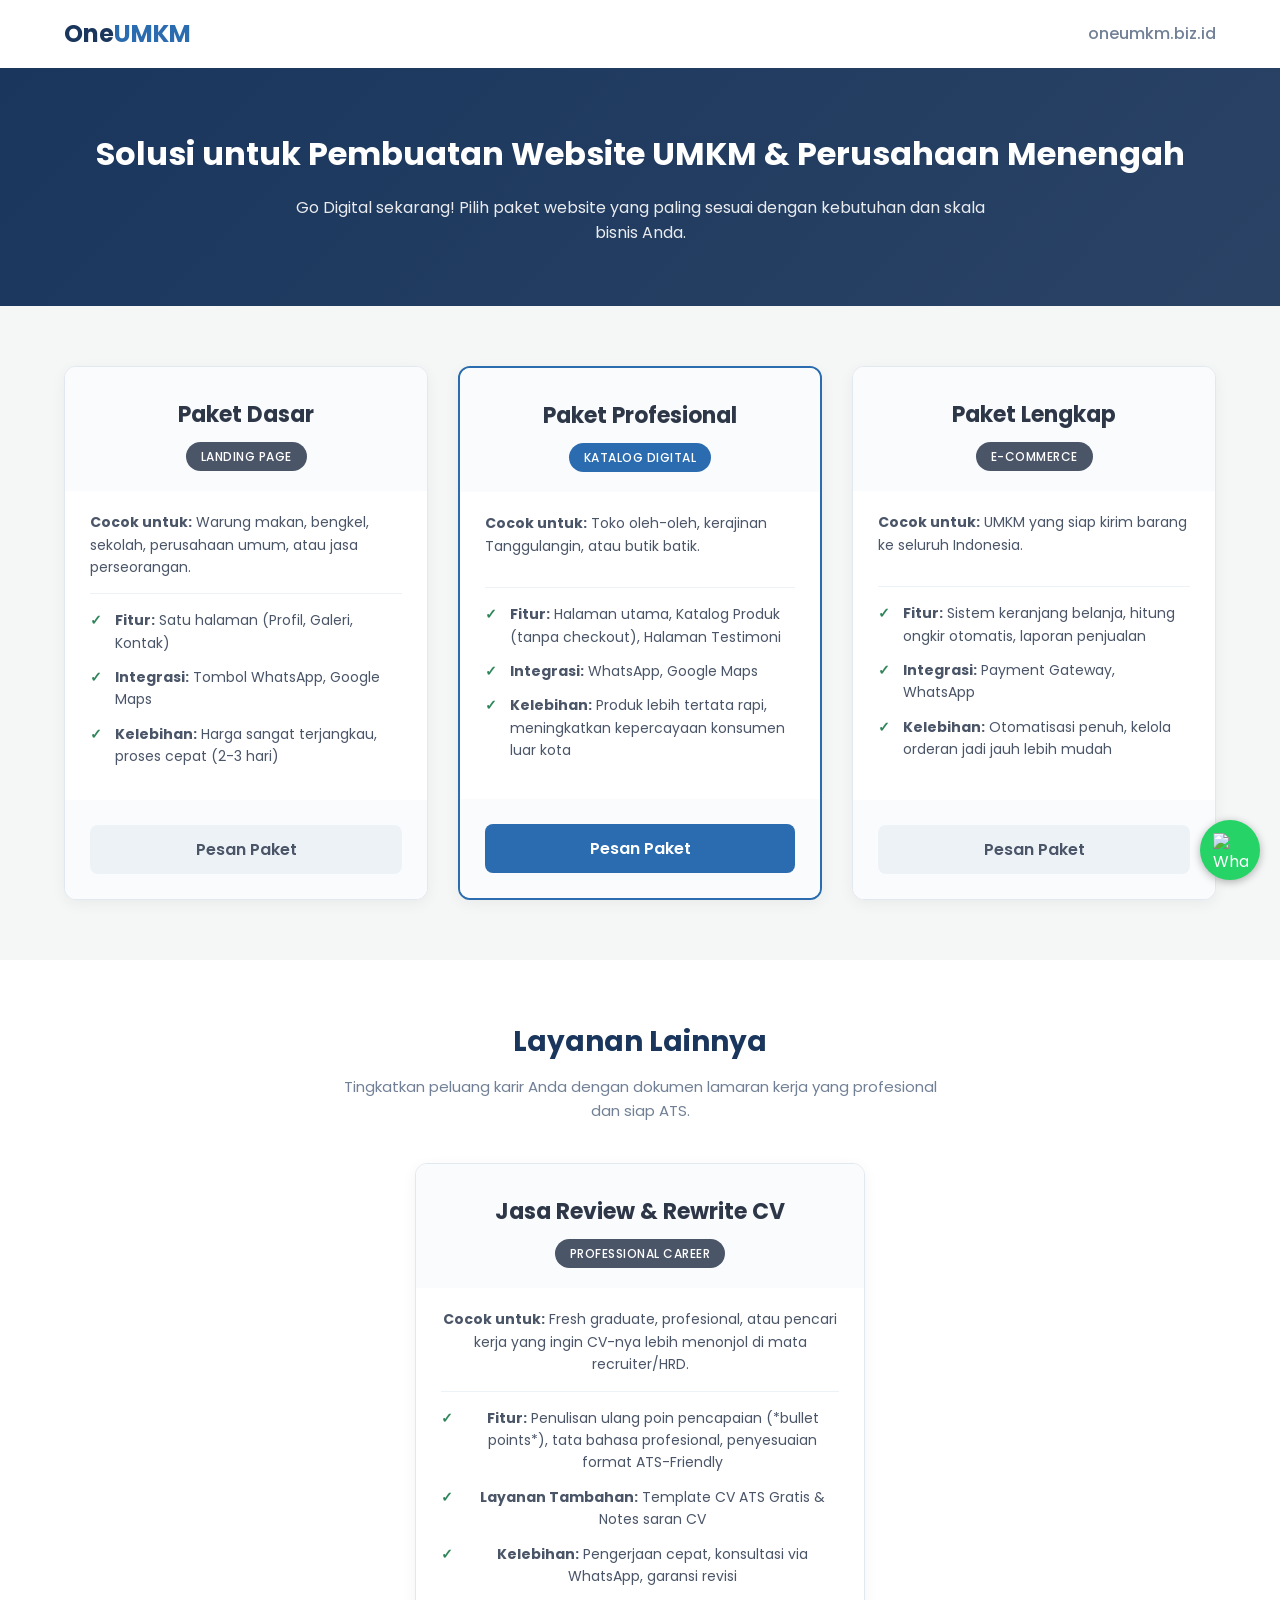
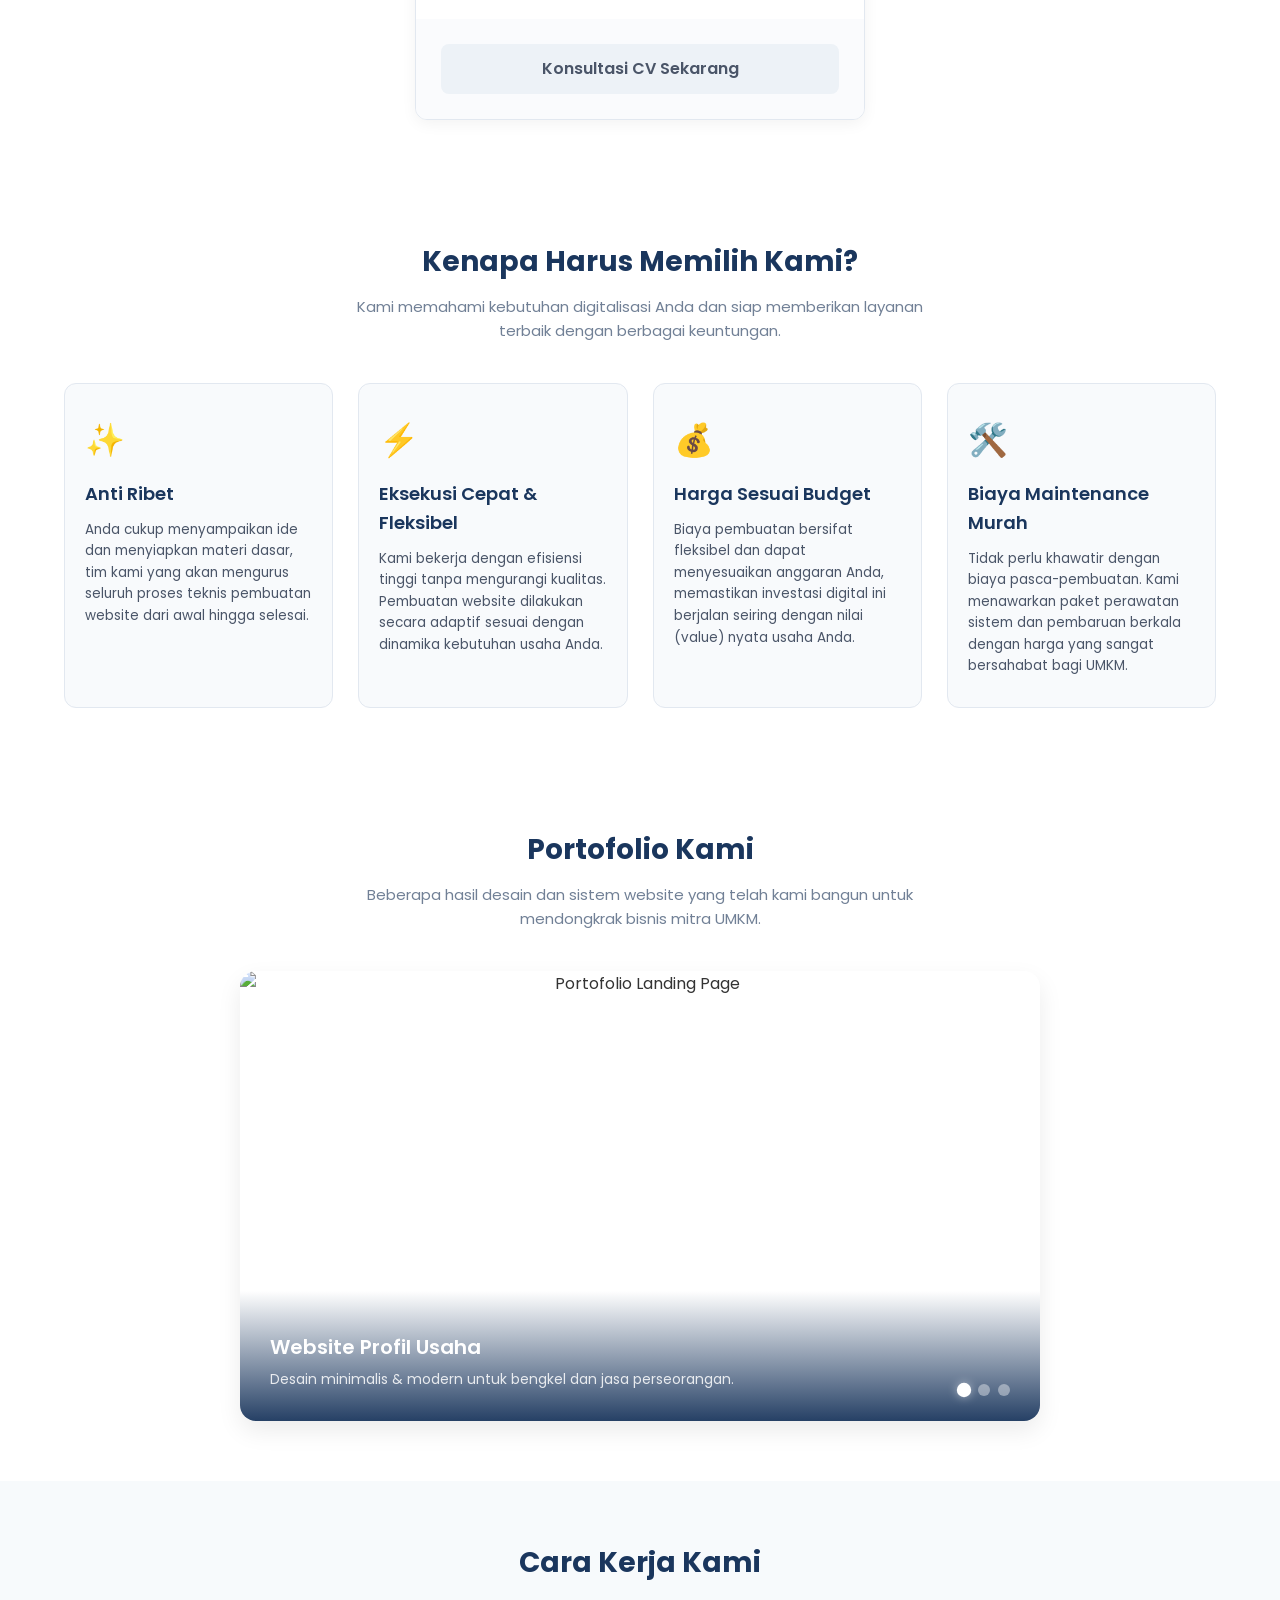
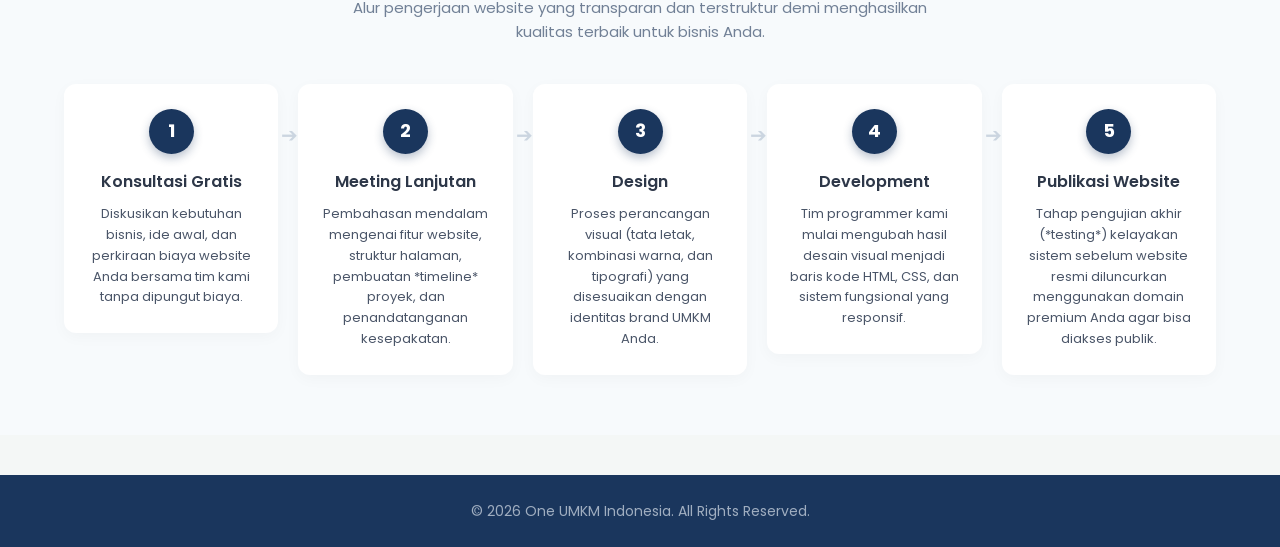
==== commit d4180f2f: "update jasa cv" ====
--- a/index.html
+++ b/index.html
@@ -105,7 +105,7 @@
                         <hr>
                         <ul class="features">
                             <li><strong>Fitur:</strong> Penulisan ulang poin pencapaian (*bullet points*), tata bahasa profesional, penyesuaian format ATS-Friendly</li>
-                            <li><strong>Layanan Tambahan:</strong> Optimalisasi profil LinkedIn & Cover Letter (Surat Lamaran)</li>
+                            <li><strong>Layanan Tambahan:</strong> Template CV ATS Gratis & Notes saran CV</li>
                             <li><strong>Kelebihan:</strong> Pengerjaan cepat, konsultasi via WhatsApp, garansi revisi</li>
                         </ul>
                     </div>
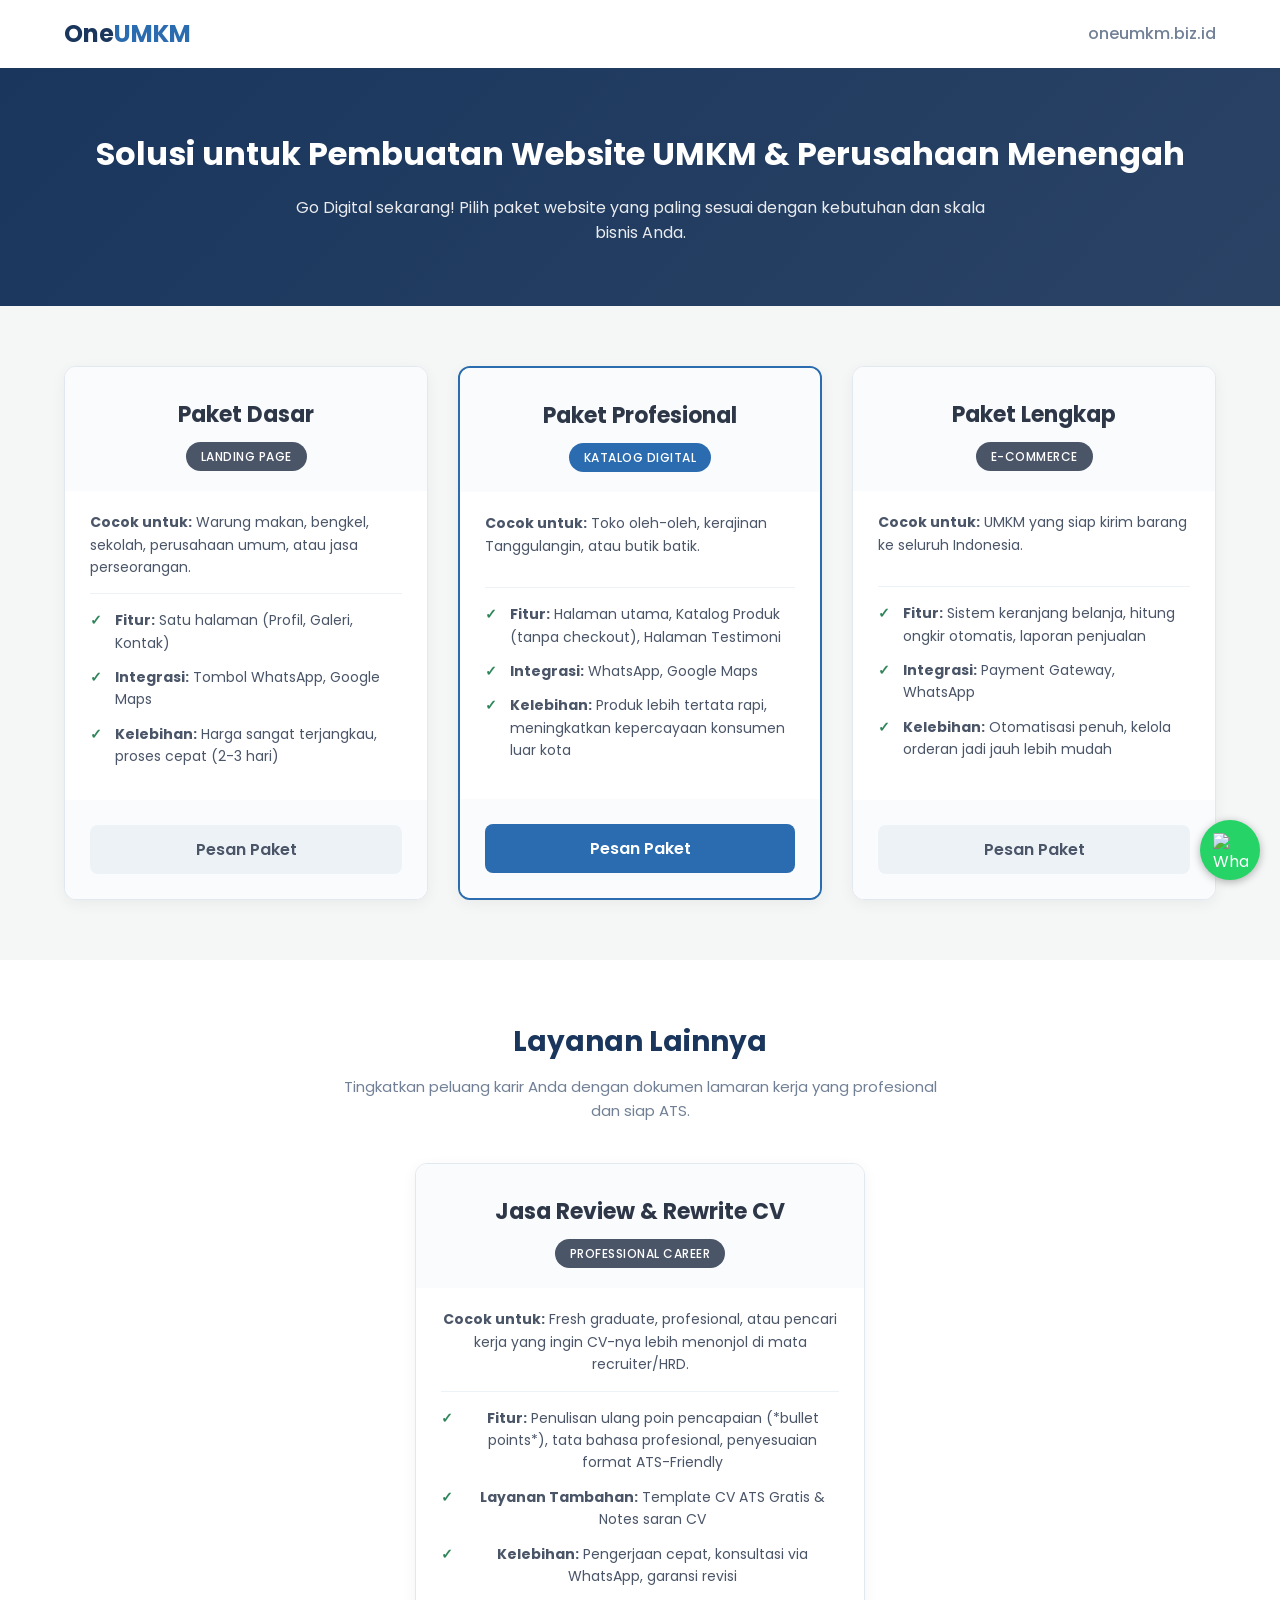
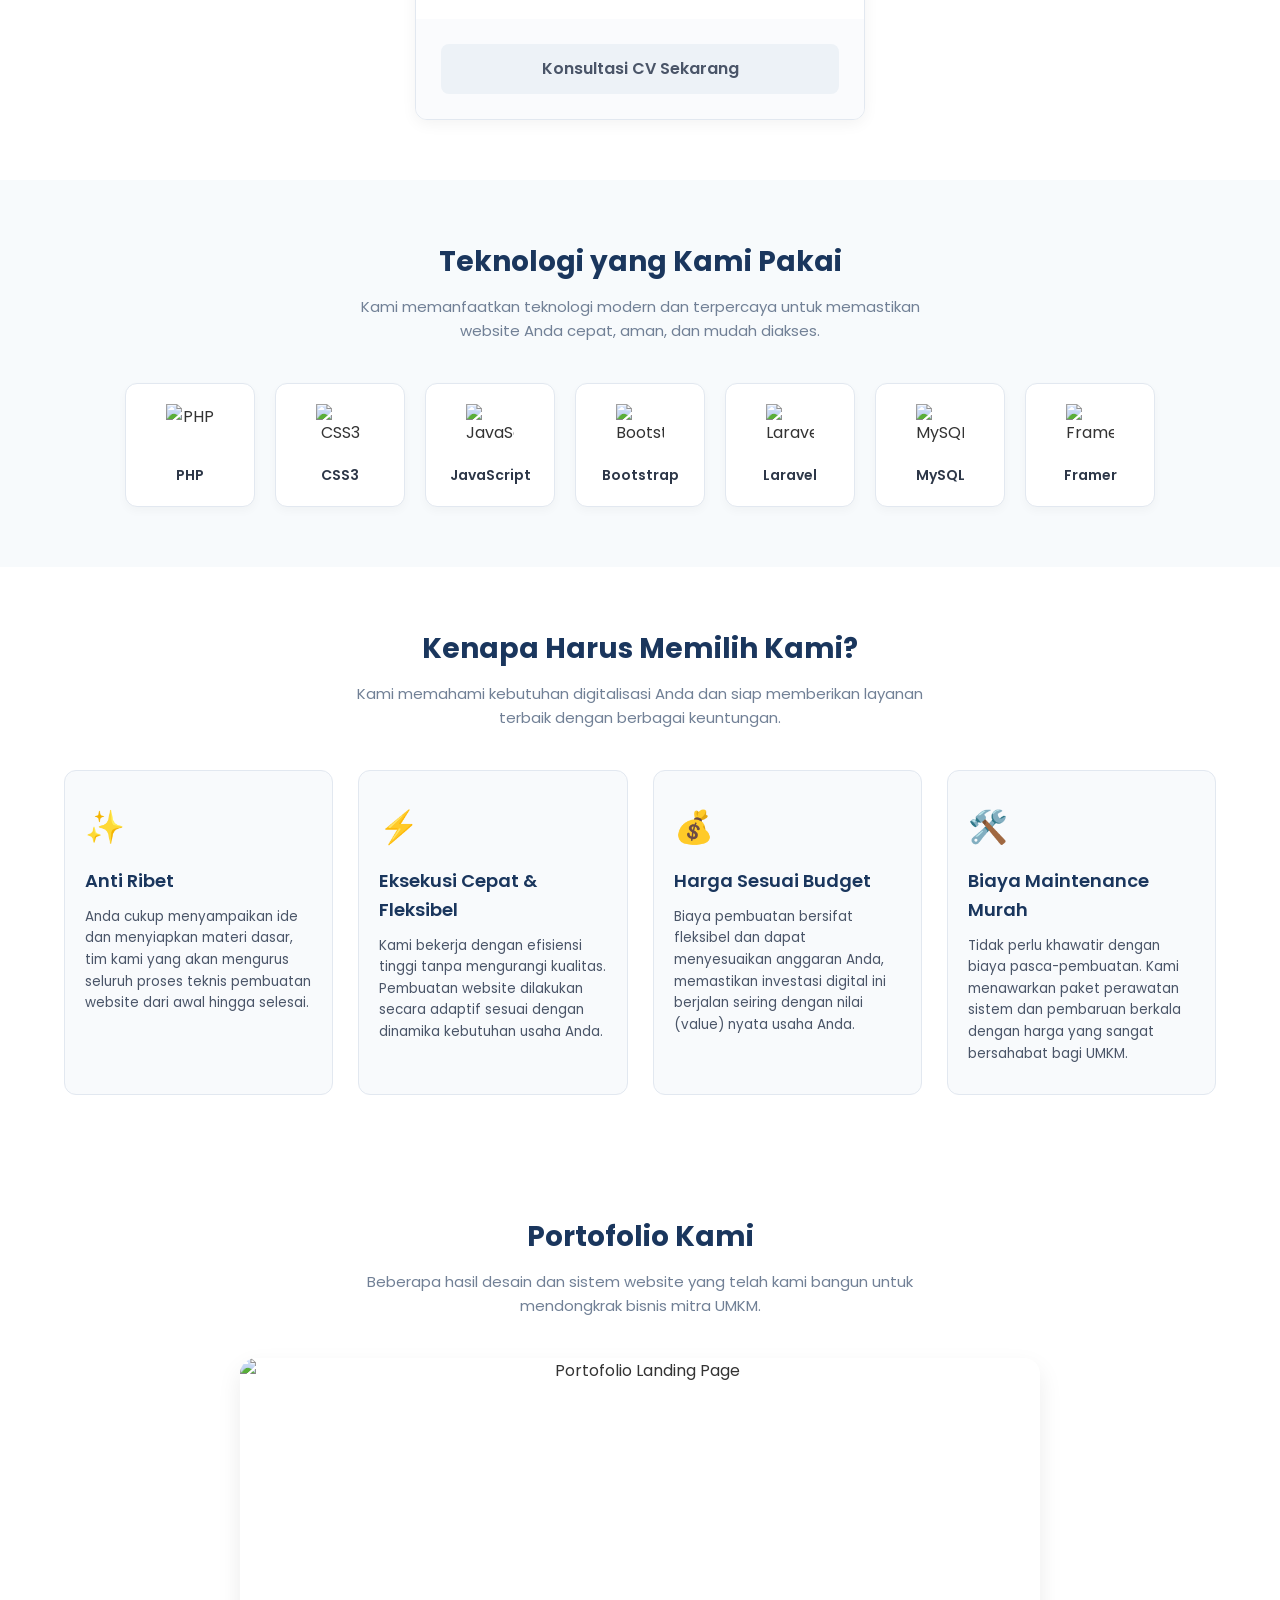
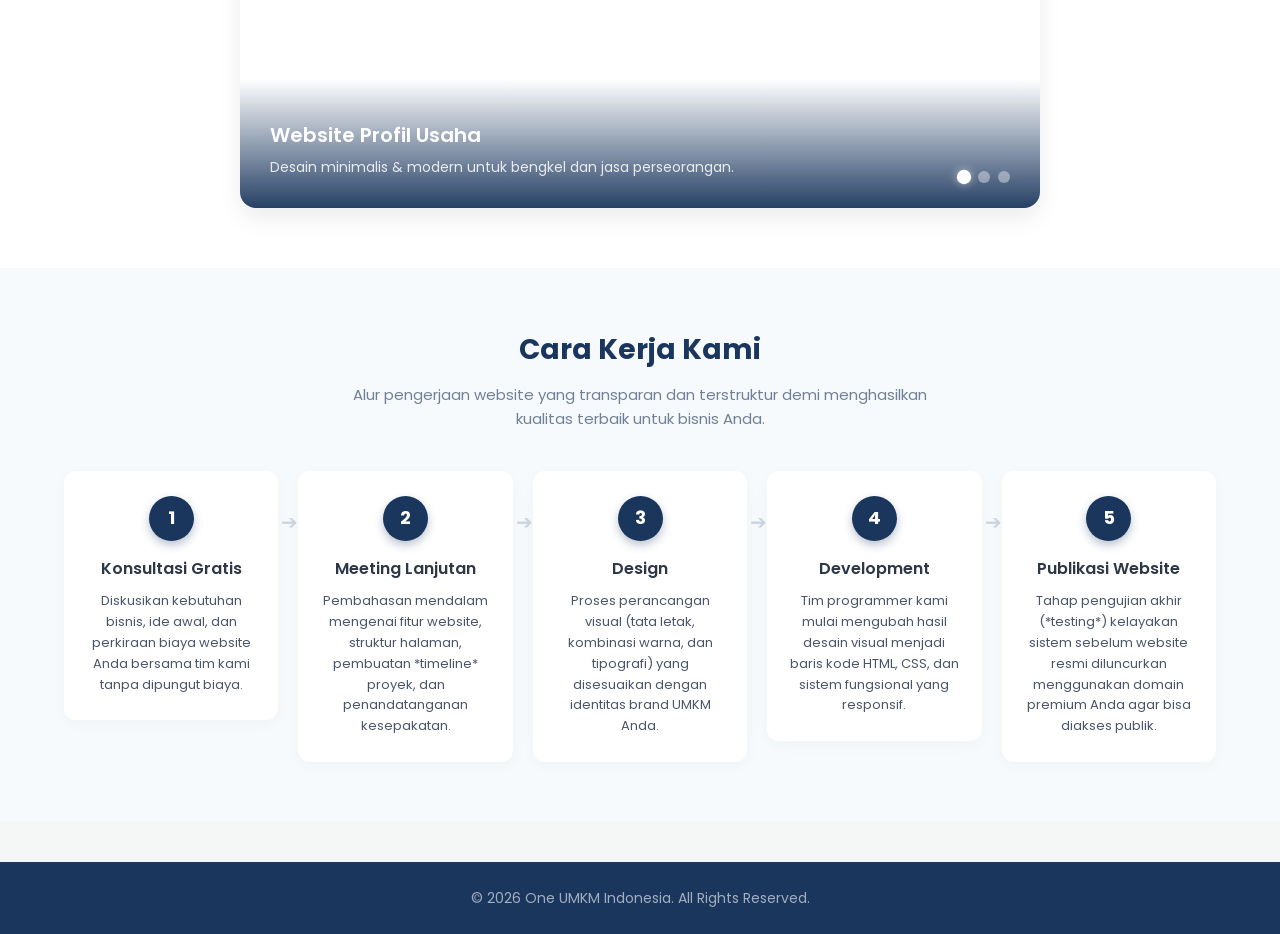
==== commit a299bbf9: "Add and Update for tech stack section." ====
--- a/index.html
+++ b/index.html
@@ -117,6 +117,45 @@
         </div>
     </section>
 
+    <!-- --- Tech Stack Section --- -->
+<section class="tech-stack">
+    <div class="container">
+        <h2 class="section-title">Teknologi yang Kami Pakai</h2>
+        <p class="section-subtitle">Kami memanfaatkan teknologi modern dan terpercaya untuk memastikan website Anda cepat, aman, dan mudah diakses.</p>
+        
+        <div class="tech-grid">
+            <div class="tech-card">
+                <img src="https://cdn.jsdelivr.net/gh/devicons/devicon/icons/php/php-original.svg" alt="PHP">
+                <span>PHP</span>
+            </div>
+            <div class="tech-card">
+                <img src="https://cdn.jsdelivr.net/gh/devicons/devicon/icons/css3/css3-original.svg" alt="CSS3">
+                <span>CSS3</span>
+            </div>
+            <div class="tech-card">
+                <img src="https://cdn.jsdelivr.net/gh/devicons/devicon/icons/javascript/javascript-original.svg" alt="JavaScript">
+                <span>JavaScript</span>
+            </div>
+            <div class="tech-card">
+                <img src="https://cdn.jsdelivr.net/gh/devicons/devicon/icons/bootstrap/bootstrap-original.svg" alt="Bootstrap">
+                <span>Bootstrap</span>
+            </div>
+            <div class="tech-card">
+                <img src="https://cdn.jsdelivr.net/gh/devicons/devicon/icons/laravel/laravel-original.svg" alt="Laravel">
+                <span>Laravel</span>
+            </div>
+            <div class="tech-card">
+                <img src="https://cdn.jsdelivr.net/gh/devicons/devicon/icons/mysql/mysql-original.svg" alt="MySQL">
+                <span>MySQL</span>
+            </div>
+            <div class="tech-card">
+                <img src="https://cdn.jsdelivr.net/gh/devicons/devicon/icons/framer/framer-original.svg" alt="Framer">
+                <span>Framer</span>
+            </div>
+        </div>
+    </div>
+</section>
+
     <section class="why-choose-us">
         <div class="container">
             <h2 class="section-title">Kenapa Harus Memilih Kami?</h2>
--- a/style.css
+++ b/style.css
@@ -201,7 +201,7 @@
     background-color: #2b4c7e;
 }
 
-/* --- Section Layanan Lainnya (TAMBAHAN BARU) --- */
+/* --- Section Layanan Lainnya --- */
 .other-services {
     padding: 60px 0;
     background-color: #ffffff;
@@ -216,6 +216,54 @@
 .other-services .card {
     max-width: 450px; /* Batas lebar optimal agar tampilan kartu tidak terlalu lebar */
     width: 100%;
+}
+
+/* --- Section Teknologi yang Kami Pakai (TAMBAHAN BARU) --- */
+.tech-stack {
+    padding: 60px 0;
+    background-color: #f7fafc;
+    text-align: center;
+}
+
+.tech-grid {
+    display: flex;
+    flex-wrap: wrap;
+    justify-content: center;
+    gap: 20px;
+    margin-top: 40px;
+}
+
+.tech-card {
+    background: #ffffff;
+    border: 1px solid #e2e8f0;
+    border-radius: 12px;
+    padding: 20px 25px;
+    width: 130px;
+    display: flex;
+    flex-direction: column;
+    align-items: center;
+    justify-content: center;
+    gap: 12px;
+    box-shadow: 0 4px 10px rgba(0, 0, 0, 0.03);
+    transition: all 0.3s ease;
+}
+
+.tech-card:hover {
+    transform: translateY(-5px);
+    box-shadow: 0 10px 20px rgba(0, 0, 0, 0.08);
+    border-color: #2b6cb0;
+}
+
+.tech-card img {
+    width: 48px;
+    height: 48px;
+    object-fit: contain;
+}
+
+.tech-card span {
+    font-size: 14px;
+    font-weight: 600;
+    color: #2d3748;
 }
 
 /* --- Why Choose Us Section --- */
@@ -233,7 +281,7 @@
 }
 
 .benefit-card {
-    background: #f8fafc; /* Warna latar kartu abu-abu tipis agar kontras dengan latar section putih */
+    background: #f8fafc; /* Warna latar kartu abu-abu tipis */
     padding: 30px 20px;
     border-radius: 12px;
     text-align: left;
@@ -245,7 +293,7 @@
     transform: translateY(-5px);
     background: #ffffff;
     box-shadow: 0 10px 25px rgba(26, 54, 93, 0.08);
-    border-color: #1a365d; /* Mengubah warna border menjadi navy saat di-hover */
+    border-color: #1a365d;
 }
 
 .benefit-icon {
@@ -256,7 +304,7 @@
 
 .benefit-card h3 {
     font-size: 18px;
-    color: #1a365d; /* Menggunakan warna navy utama */
+    color: #1a365d;
     margin-bottom: 10px;
     font-weight: 600;
 }
@@ -386,7 +434,7 @@
 /* --- How It Works Section --- */
 .how-it-works {
     padding: 60px 0;
-    background-color: #f7fafc; /* Latar belakang abu-abu sangat muda agar kontras dengan portfolio */
+    background-color: #f7fafc;
     text-align: center;
 }
 
@@ -418,7 +466,7 @@
 .step-number {
     width: 45px;
     height: 45px;
-    background-color: #1a365d; /* Menggunakan warna utama navy */
+    background-color: #1a365d;
     color: #ffffff;
     font-size: 18px;
     font-weight: 700;
@@ -483,7 +531,11 @@
 /* --- Responsive Media Queries --- */
 @media (max-width: 480px) {
     .benefit-card {
-        text-align: center; /* Mengubah teks menjadi rata tengah khusus di HP kecil */
+        text-align: center;
+    }
+    .tech-card {
+        width: calc(50% - 15px); /* Tampil 2 kolom ramping pada HP berlayar kecil */
+        padding: 15px 10px;
     }
 }
 
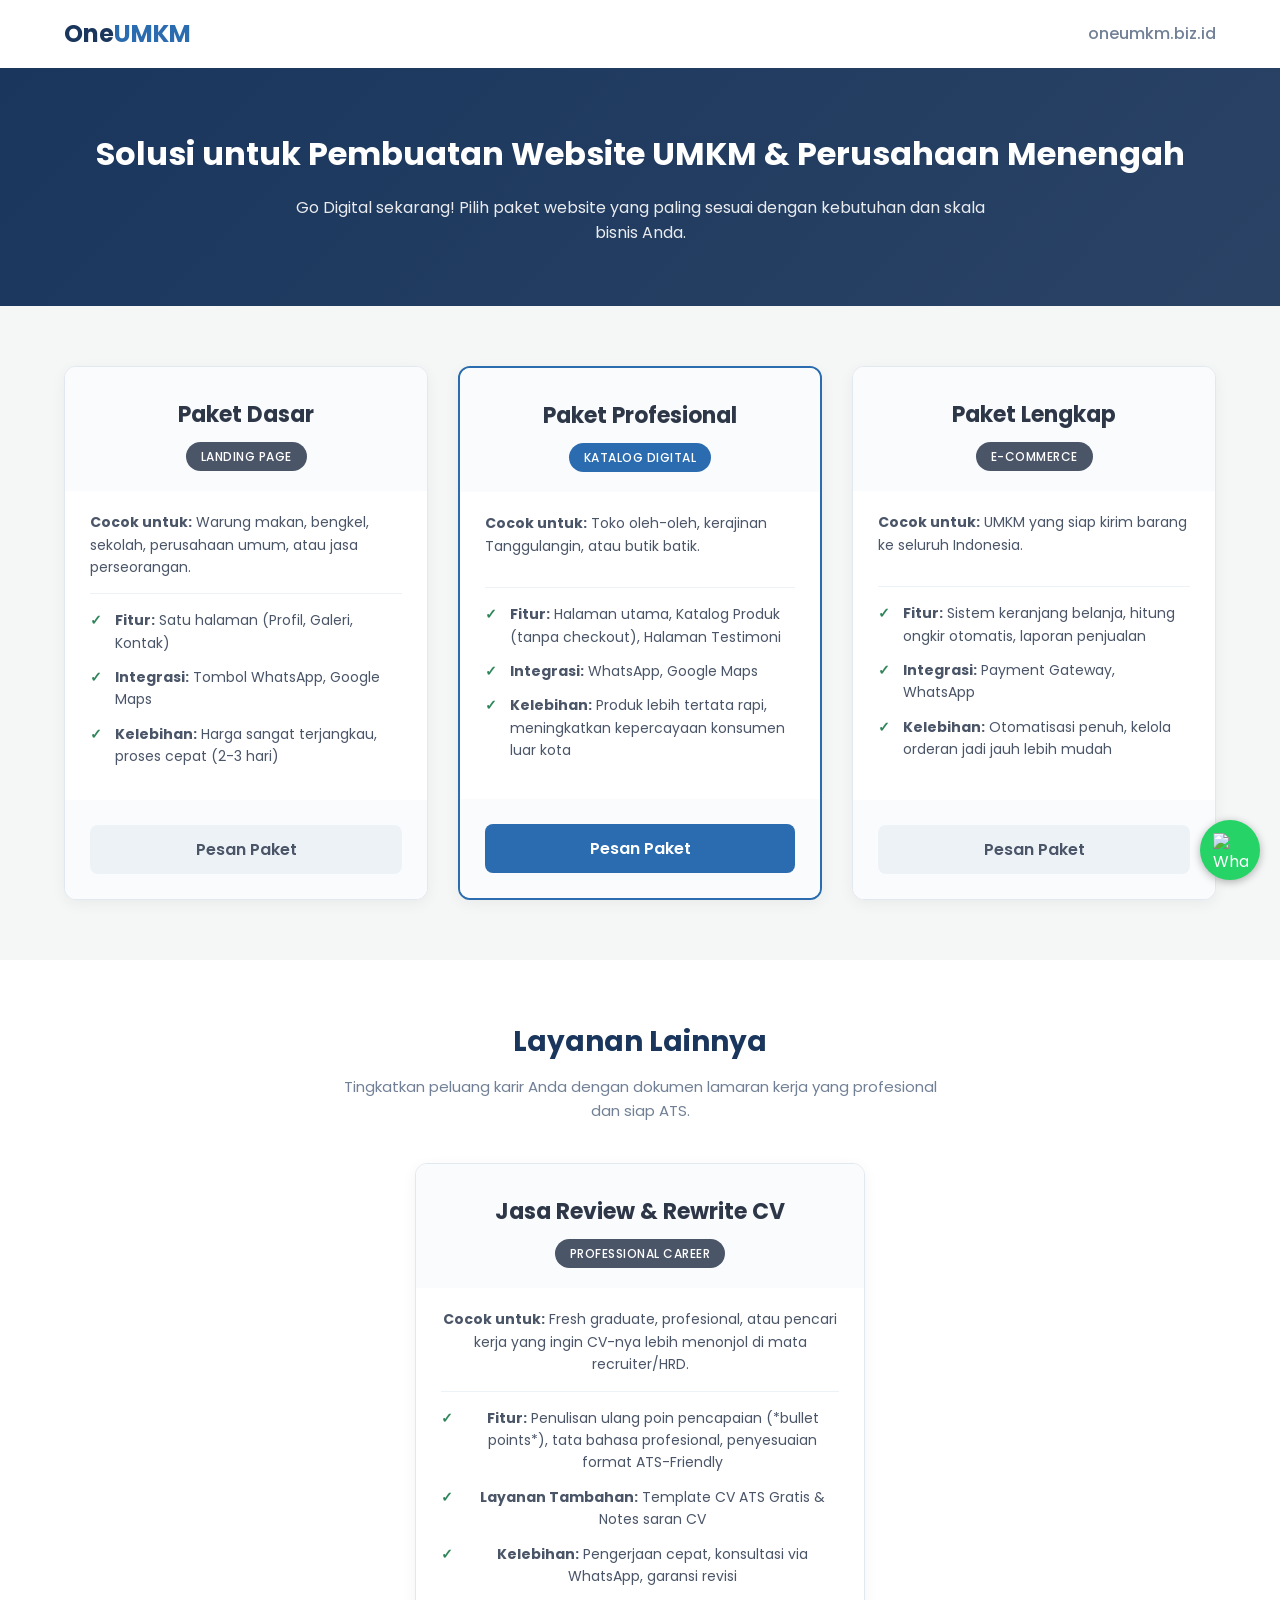
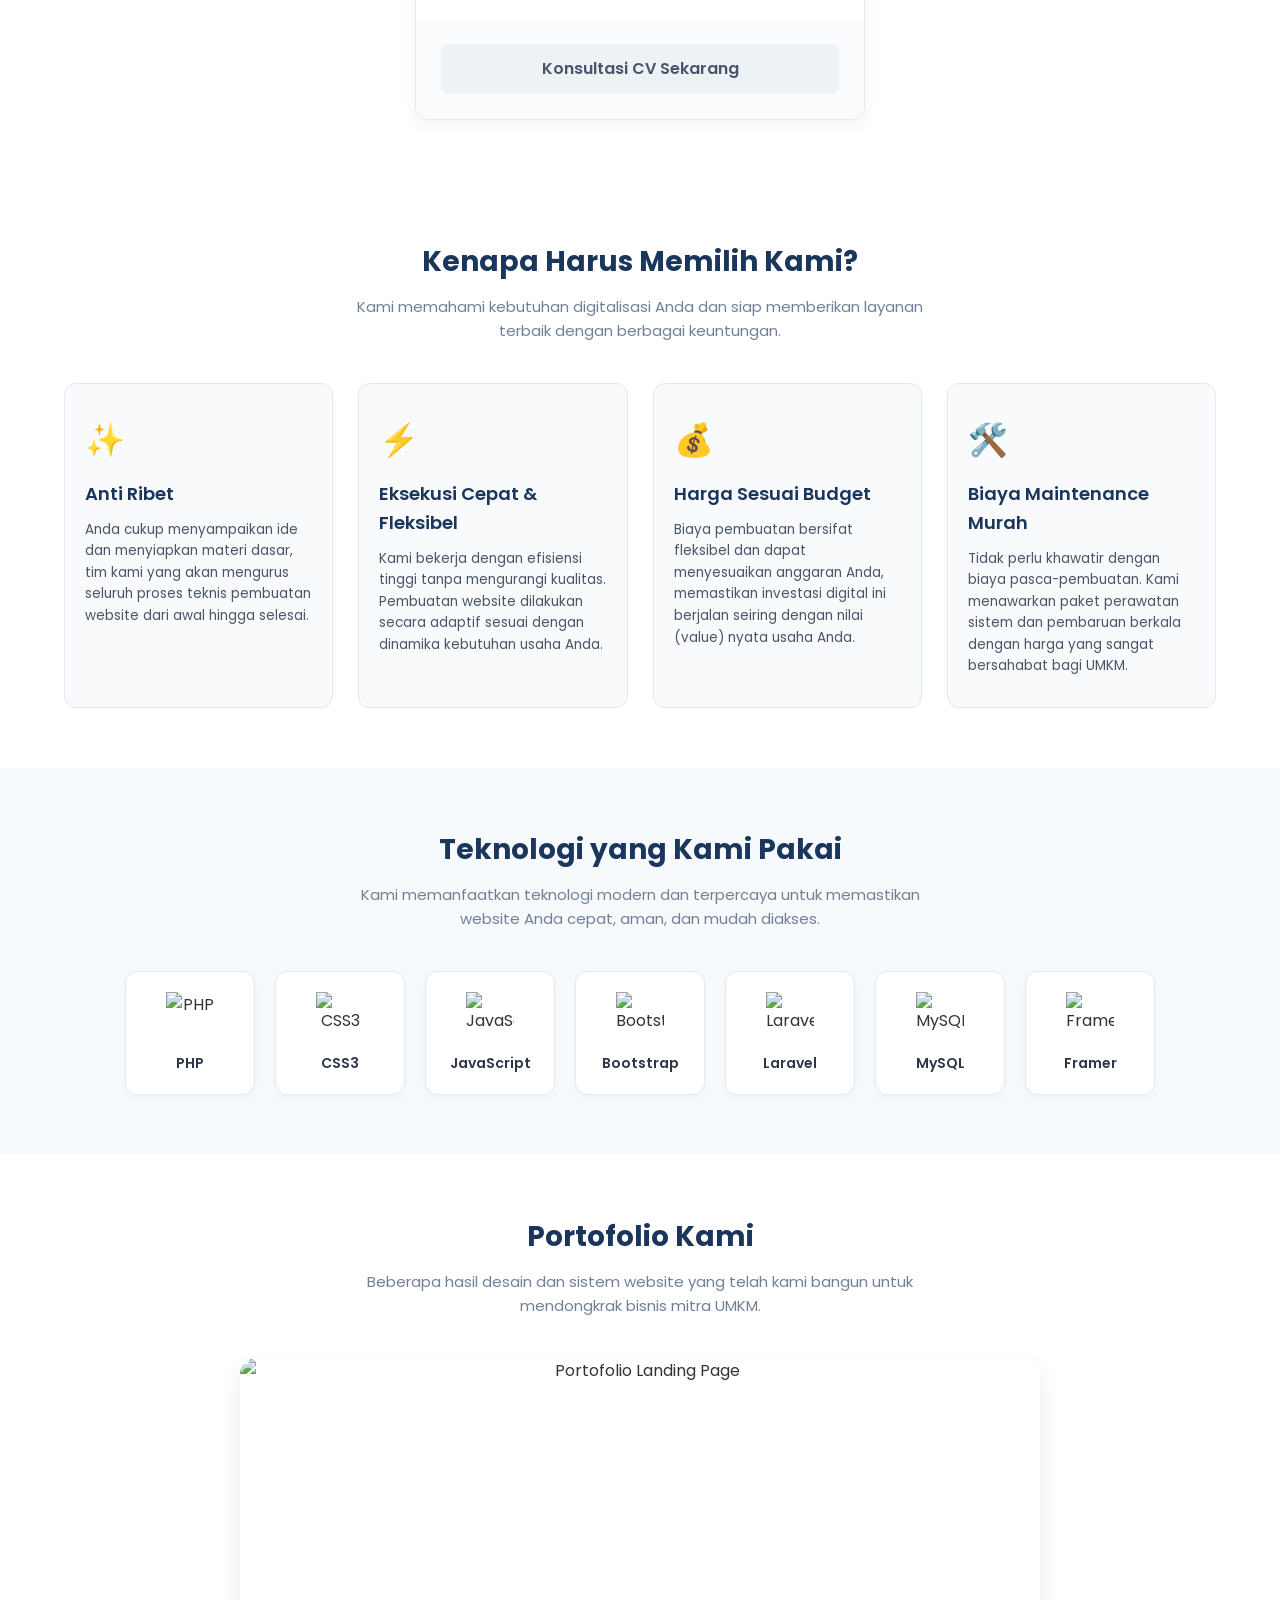
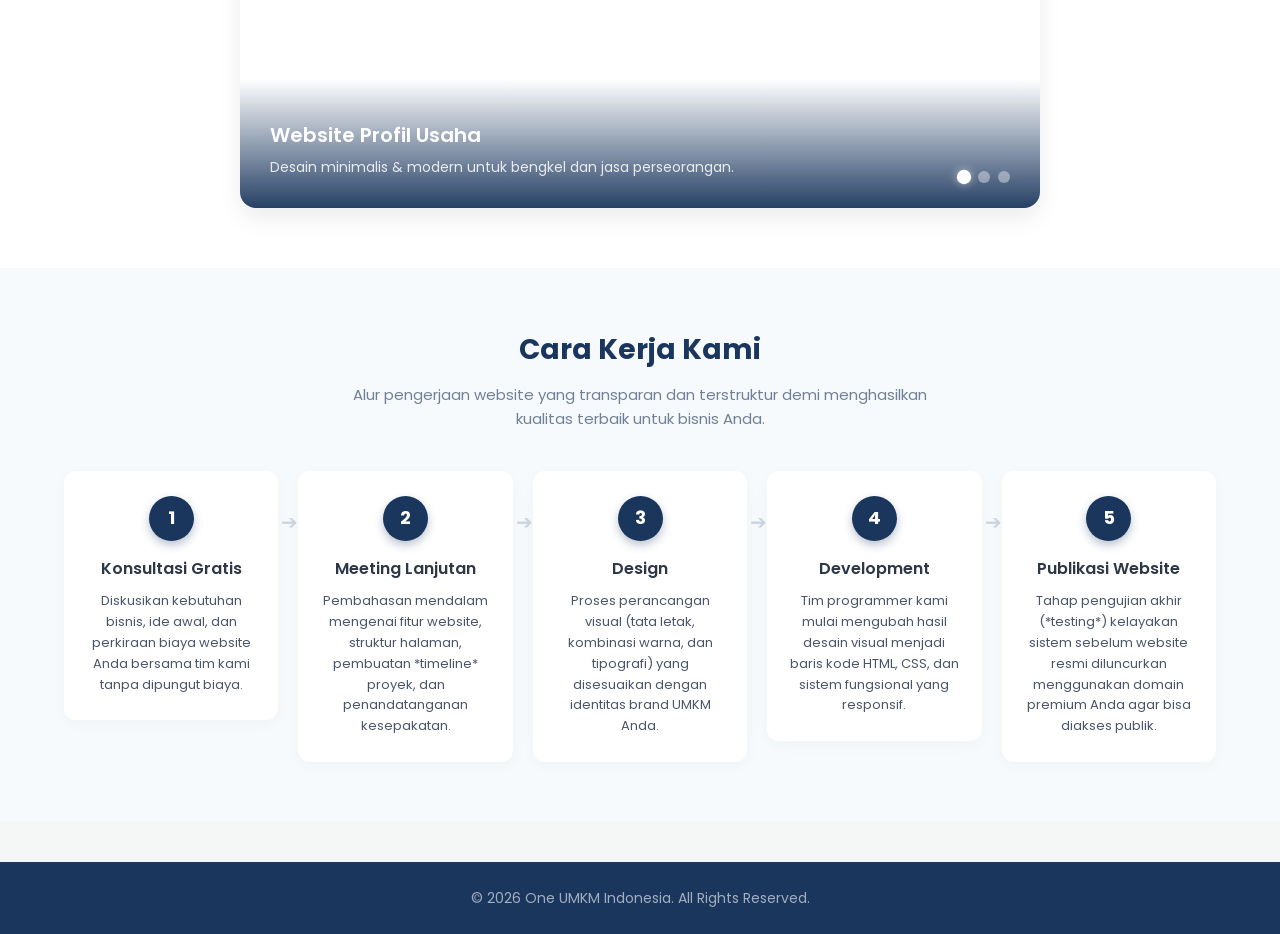
==== commit 98901392: "update index" ====
--- a/index.html
+++ b/index.html
@@ -117,45 +117,6 @@
         </div>
     </section>
 
-    <!-- --- Tech Stack Section --- -->
-<section class="tech-stack">
-    <div class="container">
-        <h2 class="section-title">Teknologi yang Kami Pakai</h2>
-        <p class="section-subtitle">Kami memanfaatkan teknologi modern dan terpercaya untuk memastikan website Anda cepat, aman, dan mudah diakses.</p>
-        
-        <div class="tech-grid">
-            <div class="tech-card">
-                <img src="https://cdn.jsdelivr.net/gh/devicons/devicon/icons/php/php-original.svg" alt="PHP">
-                <span>PHP</span>
-            </div>
-            <div class="tech-card">
-                <img src="https://cdn.jsdelivr.net/gh/devicons/devicon/icons/css3/css3-original.svg" alt="CSS3">
-                <span>CSS3</span>
-            </div>
-            <div class="tech-card">
-                <img src="https://cdn.jsdelivr.net/gh/devicons/devicon/icons/javascript/javascript-original.svg" alt="JavaScript">
-                <span>JavaScript</span>
-            </div>
-            <div class="tech-card">
-                <img src="https://cdn.jsdelivr.net/gh/devicons/devicon/icons/bootstrap/bootstrap-original.svg" alt="Bootstrap">
-                <span>Bootstrap</span>
-            </div>
-            <div class="tech-card">
-                <img src="https://cdn.jsdelivr.net/gh/devicons/devicon/icons/laravel/laravel-original.svg" alt="Laravel">
-                <span>Laravel</span>
-            </div>
-            <div class="tech-card">
-                <img src="https://cdn.jsdelivr.net/gh/devicons/devicon/icons/mysql/mysql-original.svg" alt="MySQL">
-                <span>MySQL</span>
-            </div>
-            <div class="tech-card">
-                <img src="https://cdn.jsdelivr.net/gh/devicons/devicon/icons/framer/framer-original.svg" alt="Framer">
-                <span>Framer</span>
-            </div>
-        </div>
-    </div>
-</section>
-
     <section class="why-choose-us">
         <div class="container">
             <h2 class="section-title">Kenapa Harus Memilih Kami?</h2>
@@ -184,6 +145,45 @@
                     <div class="benefit-icon">🛠️</div>
                     <h3>Biaya Maintenance Murah</h3>
                     <p>Tidak perlu khawatir dengan biaya pasca-pembuatan. Kami menawarkan paket perawatan sistem dan pembaruan berkala dengan harga yang sangat bersahabat bagi UMKM.</p>
+                </div>
+            </div>
+        </div>
+    </section>
+
+    <!-- --- Tech Stack Section --- -->
+    <section class="tech-stack">
+        <div class="container">
+            <h2 class="section-title">Teknologi yang Kami Pakai</h2>
+            <p class="section-subtitle">Kami memanfaatkan teknologi modern dan terpercaya untuk memastikan website Anda cepat, aman, dan mudah diakses.</p>
+            
+            <div class="tech-grid">
+                <div class="tech-card">
+                    <img src="https://cdn.jsdelivr.net/gh/devicons/devicon/icons/php/php-original.svg" alt="PHP">
+                    <span>PHP</span>
+                </div>
+                <div class="tech-card">
+                    <img src="https://cdn.jsdelivr.net/gh/devicons/devicon/icons/css3/css3-original.svg" alt="CSS3">
+                    <span>CSS3</span>
+                </div>
+                <div class="tech-card">
+                    <img src="https://cdn.jsdelivr.net/gh/devicons/devicon/icons/javascript/javascript-original.svg" alt="JavaScript">
+                    <span>JavaScript</span>
+                </div>
+                <div class="tech-card">
+                    <img src="https://cdn.jsdelivr.net/gh/devicons/devicon/icons/bootstrap/bootstrap-original.svg" alt="Bootstrap">
+                    <span>Bootstrap</span>
+                </div>
+                <div class="tech-card">
+                    <img src="https://cdn.jsdelivr.net/gh/devicons/devicon/icons/laravel/laravel-original.svg" alt="Laravel">
+                    <span>Laravel</span>
+                </div>
+                <div class="tech-card">
+                    <img src="https://cdn.jsdelivr.net/gh/devicons/devicon/icons/mysql/mysql-original.svg" alt="MySQL">
+                    <span>MySQL</span>
+                </div>
+                <div class="tech-card">
+                    <img src="https://cdn.jsdelivr.net/gh/devicons/devicon/icons/framer/framer-original.svg" alt="Framer">
+                    <span>Framer</span>
                 </div>
             </div>
         </div>
